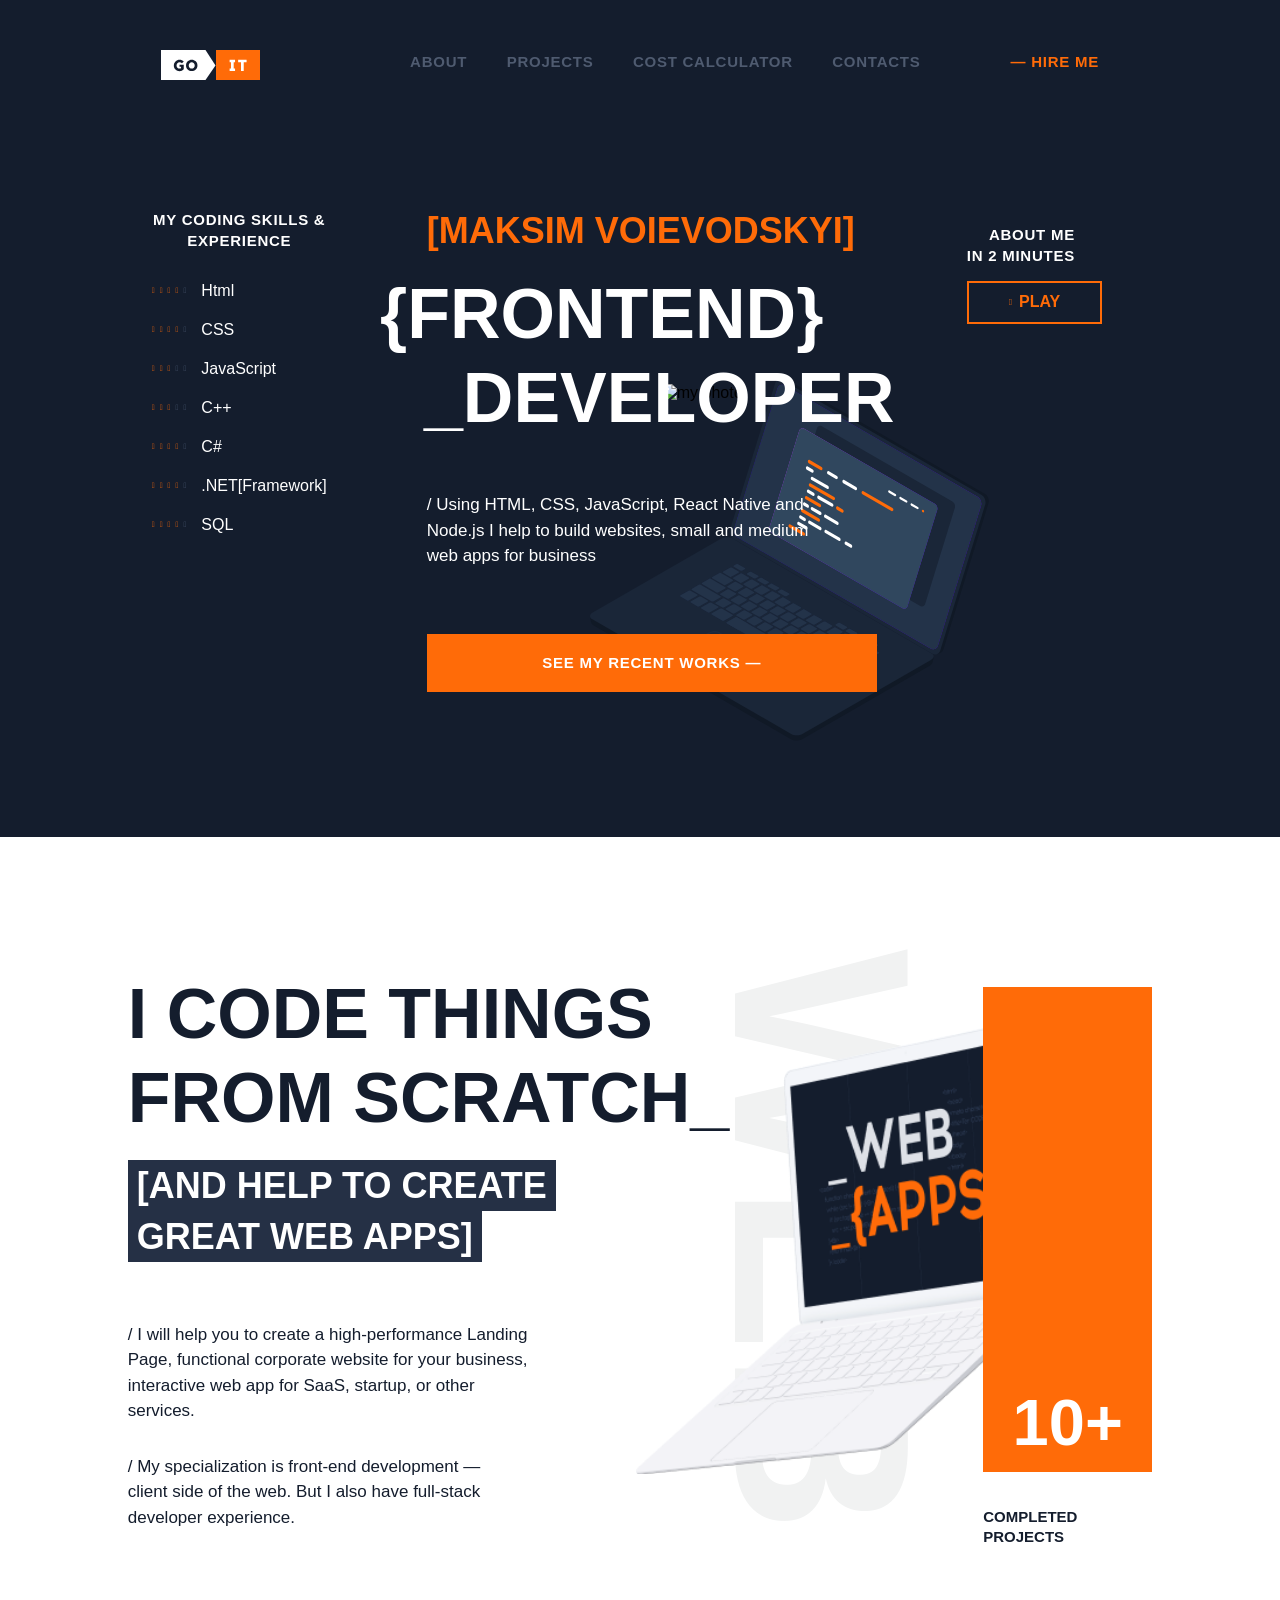
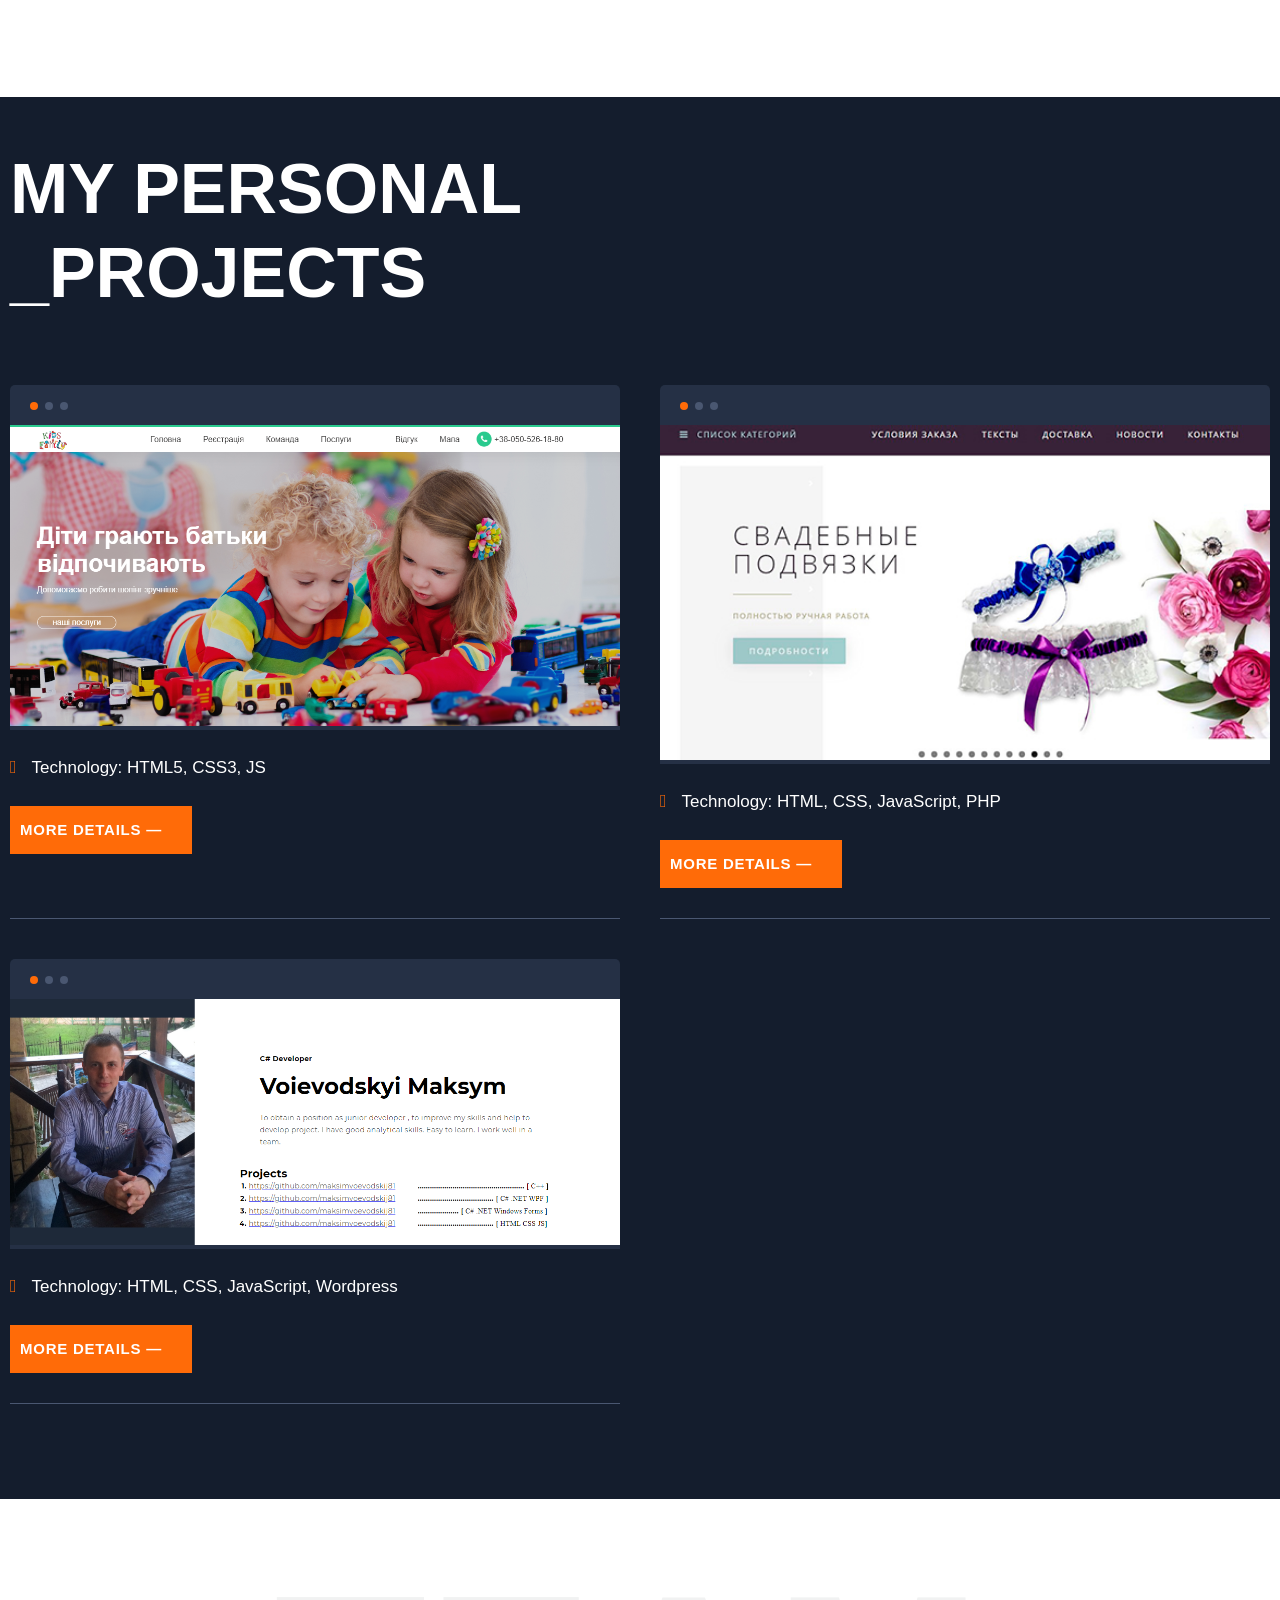
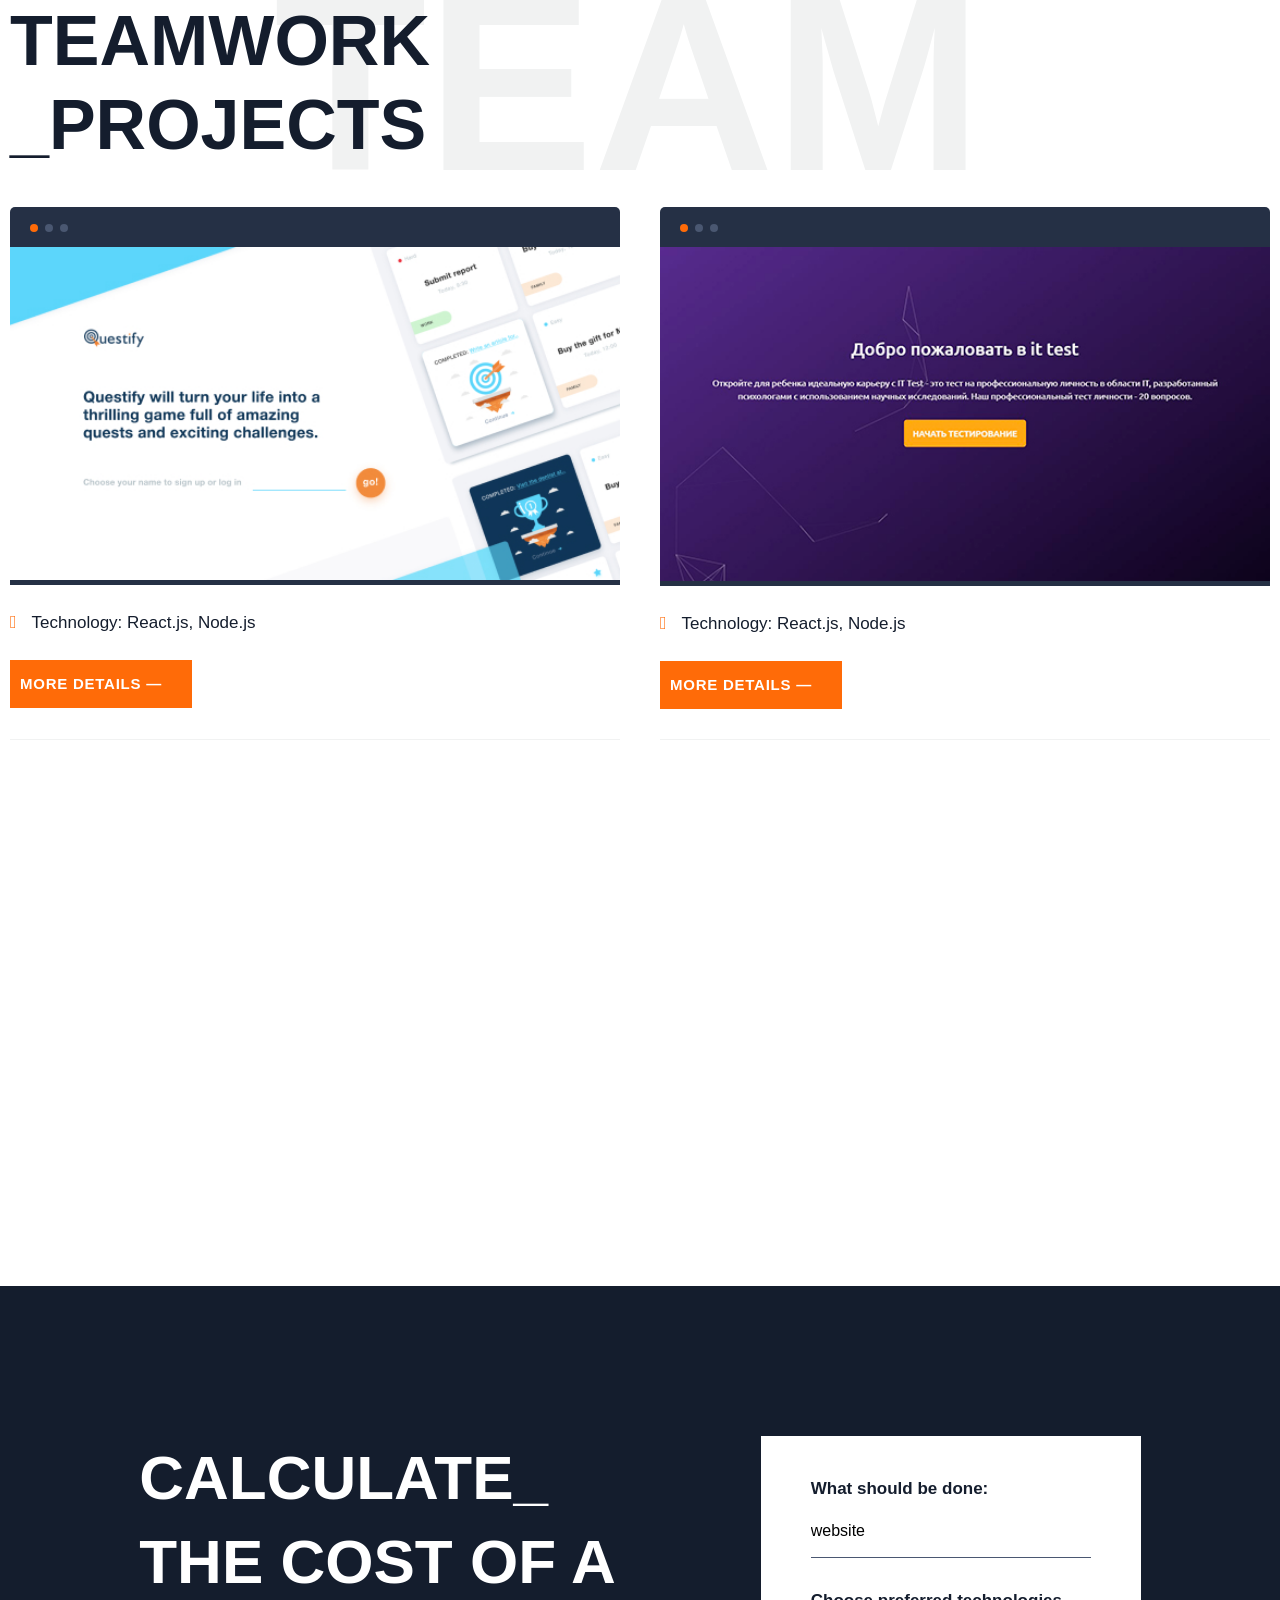
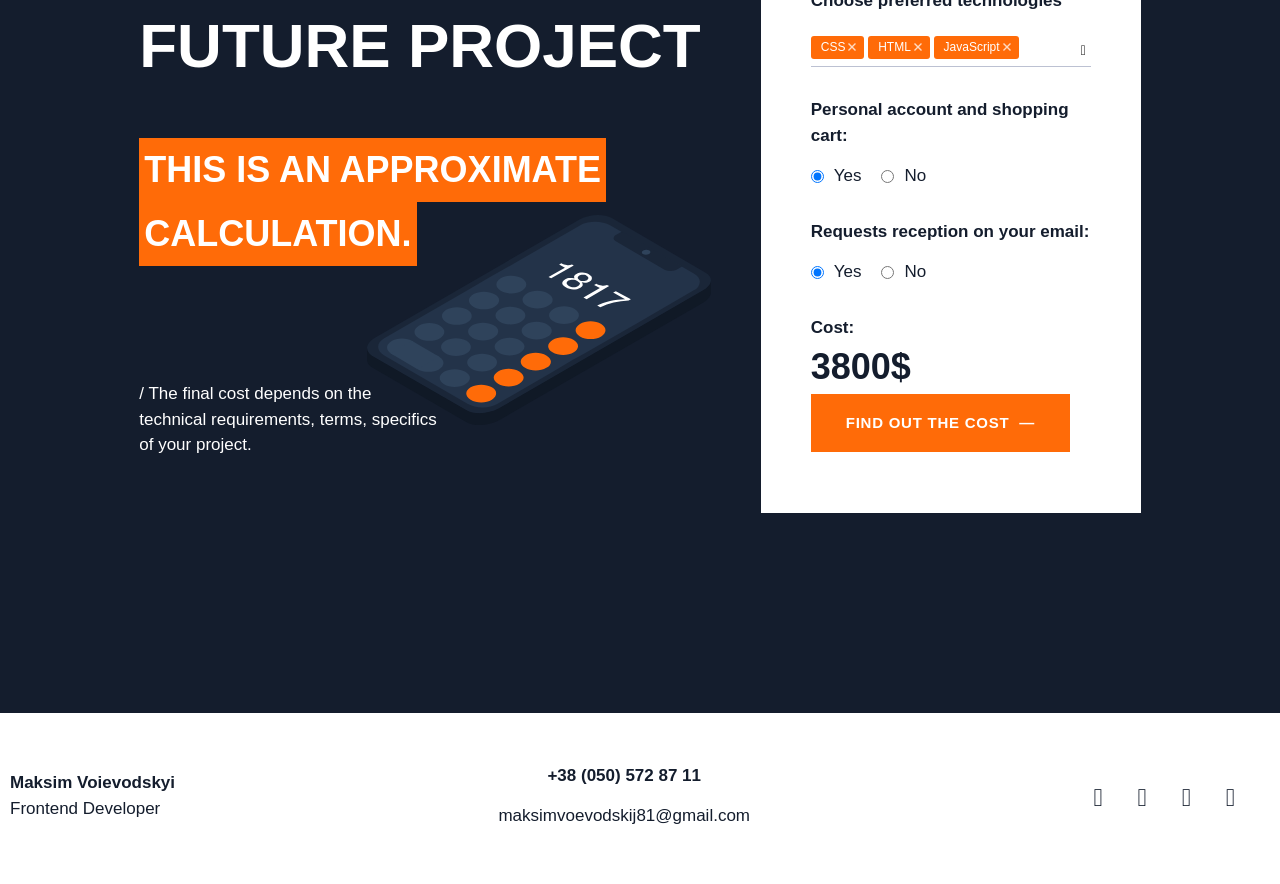
==== index.html @ 473bb154 "master" ====
<!DOCTYPE html>
<html lang="en">
  <head>
    <meta charset="UTF-8" />
    <meta name="viewport" content="width=device-width, initial-scale=1.0" />
    <title>Portfolio</title>
    <style>
      .modal{
        display: none;
      }
    </style>
    <link rel="stylesheet" href="css/normalize.min.css" />
    <link rel="stylesheet" href="css/font-awesome.min.css" />
    <link rel="stylesheet" href="css/choices.min.css" />
    <link rel="stylesheet" href="css/style.css" />
   <link rel="stylesheet" href="css/aos.css">
   <link rel="stylesheet" href="css/swiper.min.css">
  </head>
  <body>
    <!--FRONT PAGE -->
    <section class="front-page">
   <div class="front-page-container container">
      <nav class="navigation">
        
        <a href="" class="logo-link">
          <img src="image/goit-logo.svg" alt="logo goit"
        /></a>
        <div class=" mobail-menu-items desctop-element">
          <a href="#about" class="mobile-menu-item">ABOUT</a>
          <a href="#projects" class="mobile-menu-item">PROJECTS</a>
          <a href="#costs" class="mobile-menu-item">COST CALCULATOR</a>
          <a href="#contacts" class="mobile-menu-item">CONTACTS</a>
        </div>
        <div class="navigation-part ">
          <a href="#callback-form" class="hire-me-button"> — HIRE ME</a>
          
            <div class="tablet-element mobail-element">
              <a href="" class="mobail-menu" id="mobile-menu-btn"><i class="fas fa-bars"></i></a>
            </div>
       
      </div>
      </nav>
      <div class="front-page-wraper">
      <div class="front-page-main-info">
        <img src="image\IMG_2614.png" alt="my photo" class="frontpage-myfoto desctop-element" /> 
      <h1 class="frontpage-myname">[maksim voievodskyi]</h1>
      <h2 class="frontpage-profession"><span class="professon-part-1">{Frontend}</span> <span class="professon-part-2">_DEVELOPER</span></h2>
      <p class="frontpage-description">
        / Using HTML, CSS, JavaScript, React Native and Node.js I help to build
        websites, small and medium web apps for business
      </p>
      <a href="#projects" class="frontpage-galarybutton accent-button">
        See my recent works —
      </a>
     </div>
      <div class="front-page-my-infa">
        <img src="image/IMG_2614.png" alt="my foto" class="frontpage-myfoto tablet-element mobail-element" data-aos="fade-down" data-aos-delay="2000"/>
        <div class="front-page-about-me-container" data-aos="fade-left" data-aos-delay="1000">
          <p class="my-discreption mobail-element">About me in 2 minutes</p>
          <p class="my-discreption  desctop-element">About me<br> in 2  minutes</p>
          <p class="my-discreption tablet-element ">About me<br> in 2  minutes</p>
          <button class="frontpage-myvideobutton" id="my-video-btn">
            <i class="fas fa-play  " ></i>play
          </button>
        </div>
      </div>
     
      <img class="fronpage-laptop" src="image\laptop.svg" alt="laptop" />
      <div class="experiens-contener " data-aos="fade-right" data-aos-delay="500" > 
        <h3 class="experiens-title">My Coding Skills & Experience</h3>
        <div class="exsperians-skill">
          <div class="exsperians-dots">
            <i
              class="far fa-circle exsperians-dotitem exsperians-dotsaccent"
            ></i>
            <i
              class="far fa-circle exsperians-dotitem exsperians-dotsaccent"
            ></i>
            <i
              class="far fa-circle exsperians-dotitem exsperians-dotsaccent"
            ></i>
            <i
              class="far fa-circle exsperians-dotitem exsperians-dotsaccent"
            ></i>
            <i class="far fa-circle exsperians-dotitem"></i>
          </div>
          <p class="exsperians-text">Html</p>
        </div>
        <div class="exsperians-skill">
          <div class="exsperians-dots">
            <i
              class="far fa-circle exsperians-dotitem exsperians-dotsaccent"
            ></i>
            <i
              class="far fa-circle exsperians-dotitem exsperians-dotsaccent"
            ></i>
            <i
              class="far fa-circle exsperians-dotitem exsperians-dotsaccent"
            ></i>
            <i
              class="far fa-circle exsperians-dotitem exsperians-dotsaccent"
            ></i>
            <i class="far fa-circle exsperians-dotitem"></i>
          </div>
          <p class="exsperians-text">CSS</p>
        </div>
        <div class="exsperians-skill">
          <div class="exsperians-dots">
            <i
              class="far fa-circle exsperians-dotitem exsperians-dotsaccent"
            ></i>
            <i
              class="far fa-circle exsperians-dotitem exsperians-dotsaccent"
            ></i>
            <i
              class="far fa-circle exsperians-dotitem exsperians-dotsaccent"
            ></i>
            <i class="far fa-circle exsperians-dotitem"></i>
            <i class="far fa-circle exsperians-dotitem"></i>
          </div>
          <p class="exsperians-text">JavaScript</p>
        </div>
        <div class="exsperians-skill">
          <div class="exsperians-dots">
            <i
              class="far fa-circle exsperians-dotitem exsperians-dotsaccent"
            ></i>
            <i
              class="far fa-circle exsperians-dotitem exsperians-dotsaccent"
            ></i>
            <i
              class="far fa-circle exsperians-dotitem exsperians-dotsaccent"
            ></i>
            <i class="far fa-circle exsperians-dotitem"></i>
            <i class="far fa-circle exsperians-dotitem"></i>
          </div>
          <p class="exsperians-text">C++</p>
        </div>
        <div class="exsperians-skill">
          <div class="exsperians-dots">
            <i
              class="far fa-circle exsperians-dotitem exsperians-dotsaccent"
            ></i>
            <i
              class="far fa-circle exsperians-dotitem exsperians-dotsaccent"
            ></i>
            <i
              class="far fa-circle exsperians-dotitem exsperians-dotsaccent"
            ></i>
            <i
              class="far fa-circle exsperians-dotitem exsperians-dotsaccent"
            ></i>
            <i class="far fa-circle exsperians-dotitem"></i>
          </div>
          <p class="exsperians-text">C#</p>
        </div>
          <div class="exsperians-skill">
            <div class="exsperians-dots">
              <i
                class="far fa-circle exsperians-dotitem exsperians-dotsaccent"
              ></i>
              <i
                class="far fa-circle exsperians-dotitem exsperians-dotsaccent"
              ></i>
              <i
                class="far fa-circle exsperians-dotitem exsperians-dotsaccent"
              ></i>
              <i
                class="far fa-circle exsperians-dotitem exsperians-dotsaccent"
              ></i>
              <i class="far fa-circle exsperians-dotitem"></i>
            </div>
            <p class="exsperians-text">.NET[Framework]</p>
          </div>
          <div class="exsperians-skill">
            <div class="exsperians-dots">
              <i
                class="far fa-circle exsperians-dotitem exsperians-dotsaccent"
              ></i>
              <i
                class="far fa-circle exsperians-dotitem exsperians-dotsaccent"
              ></i>
              <i
                class="far fa-circle exsperians-dotitem exsperians-dotsaccent"
              ></i>
              <i
                class="far fa-circle exsperians-dotitem exsperians-dotsaccent"
              ></i>
              <i class="far fa-circle exsperians-dotitem"></i>
            </div>
            <p class="exsperians-text">SQL</p>
          
        </div>
        
      </div>
      </div>
      </div>
    </section>
    <!-- ABOUT-->
    <section class="about" id="about">
     
      <div class="container container-left">
        <div class="about-content-wrapper">
        <h3 class="section-title about-title" data-aos="fade-right" data-aos-delay="500">I code things from scratch_</h3>
        <div  class="desctop-element tablet-element" data-aos="fade-right" data-aos-delay="1000">
          <p class="about-descr ">
            <span>[and help to create<br></span>
            <span> great web apps]</span>
          </p>
        </div>
        <p class="about-descr mobail-element" data-aos="fade-right" data-aos-delay="1000">
          <span>[and help to</span>
          <span>create great web</span>
          <span>apps]</span>
        </p>
        
        <div class="about-img-container">
          <p class="about-img-text">
            WEB
            <img
              src="image\web-apps-laptop.png"
              alt="web apps laptop"
              class="about-img"
            />
          </p>
        </div>
        <div class="mobail-element">
          <p class="about-text" data-aos="fade-right" data-aos-delay="1300">
            / I will help you to create a high-performance Landing Page,
            functional corporate website for your business, interactive web app
            for SaaS, startup, or other services.
          </p>
        </div>
        <p class="about-text  desctop-element"data-aos="fade-right" data-aos-delay="1700">
          / I will help you to create a high-performance Landing Page,
          functional corporate website for your business, interactive web app
          for SaaS, startup, or other services.
        </p>
        <p class="about-text tablet-element ">
          / I will help you to create a,<br> high-performance Landing Page,<br>
          functional corporate website for your<br> business, interactive web app
          for<br> SaaS, startup, or other services.
        </p>
        <p class="about-text" data-aos="fade-right" data-aos-delay="2000">
          / My specialization is front-end development — client side of the web.
          But I also have full-stack developer experience.
        </p>
      </div>
      <div class="about-projects desctop-element">
        <div class="about-projects-bar">
          <p class="about-projects-count">10+</p>
        </div>
        <p class="about-projects-text">completed projects</p>
      </div>
    </div>
  </section>
      
    </div>
    </section>
    <!--Personal-Project-->
    <section class="personal-projects " id="projects">
      <div class="container">
        <h3 class="section-title personal-projects-title">
          My personal _projects
        </h3>
<div class="personal-project-item-wrapper">
        <div class="personal-project-item " data-aos="zoom-in" data-aos-delay="750">
          <div class="personal-project-item-container">
            <div class="projet-item-dot-container">
              <div class="projet-item-dot"></div>
              <div class="projet-item-dot"></div>
              <div class="projet-item-dot"></div>
            </div>
            <img
              src="image\landing\landing-2.PNG"
              alt="full stack website"
              class="personal-project-img"
            />
          </div>
          <p class="personal-project-name">
            <i class="fas fa-laptop-code personal-project-icon"></i>
            <span>Technology: HTML5, CSS3, JS</span>
          </p>
          <button class="personal-project-btn accent-button" id="personal-project-full-stack-btn">
            More details —
          </button>
        </div>

        <div class="personal-project-item"data-aos="zoom-in" data-aos-delay="1000">
          <div class="personal-project-item-container">
            <div class="projet-item-dot-container">
              <div class="projet-item-dot"></div>
              <div class="projet-item-dot"></div>
              <div class="projet-item-dot"></div>
            </div>
            <img
              src="image\projects\personal\wedding.jpg"
              alt="wedding website"
              class="personal-project-img"
            />
          </div>
          <p class="personal-project-name">
            <i class="fas fa-laptop-code personal-project-icon"></i>
            <span>Technology: HTML, CSS, JavaScript, PHP</span>
          </p>
          <button class="personal-project-btn accent-button" id="personal-project-wedding-project-btn">
            More details —
          </button>
        </div>

        

        <div class="personal-project-item"data-aos="zoom-in-up" data-aos-delay="1000">
          <div class="personal-project-item-container">
            <div class="projet-item-dot-container">
              <div class="projet-item-dot"></div>
              <div class="projet-item-dot"></div>
              <div class="projet-item-dot"></div>
            </div>
            <img
              src="image\resumes\resumes-1.PNG"
              alt="goit website"
              class="personal-project-img"
            />
          </div>
          <p class="personal-project-name">
            <i class="fas fa-laptop-code personal-project-icon"></i>
            <span>Technology: HTML, CSS, JavaScript, Wordpress</span>
          </p>
          <button class="personal-project-btn accent-button" id="personal-project-goit-btn">
            More details —
          </button>
        </div>
      </div>
      </div>
    </section>
    <!--TEAM-Project-->
    <section class="team-projects">
      <div class="container">
        <span class="team-projects-title-bgd">TEAM</span>
        <h3 class="section-title team-projects-title">Teamwork _projects</h3>
        <div class="team-project-item-wrapper">
        <div class="team-project-item"data-aos="fade-right" data-aos-delay="1000">
          <div class="personal-project-item-container">
            <div class="projet-item-dot-container">
              <div class="projet-item-dot"></div>
              <div class="projet-item-dot"></div>
              <div class="projet-item-dot"></div>
            </div>
            <img
              src="image\projects\team\questify.jpg"
              alt="quetify app"
              class="personal-project-img"
            />
          </div>
          <p class="team-project-name">
            <i class="fas fa-laptop-code personal-project-icon"></i>
            Technology: React.js, Node.js
          </p>
          <button class="personal-project-btn accent-button" id="team-project-questify-btn">
            More details —
          </button>
        </div>
        <div class="team-project-item"data-aos="fade-left" data-aos-delay="1000">
          <div class="personal-project-item-container">
            <div class="projet-item-dot-container">
              <div class="projet-item-dot"></div>
              <div class="projet-item-dot"></div>
              <div class="projet-item-dot"></div>
            </div>
            <img
              src="image\projects\team\it-test.jpg"
              alt="it test app"
              class="personal-project-img"
            />
          </div>
          <p class="team-project-name">
            <i class="fas fa-laptop-code personal-project-icon"></i>
            Technology: React.js, Node.js
          </p>
          <button class="personal-project-btn accent-button" id="team-project-it-test-btn">
            More details —
          </button>
        </div>
      </div>
      </div>
    </section>
    <!--Call back form-->
    <section class="callback-form" >
      <div class="container">
        <form class="callback-form-container"data-aos="flip-left" action="" id="callback-form">
          <h3 class="callback-form-title">/Are you minding [a project?]</h3>
          <p class="callback-form-dscr">
            Leave a request to discuss the task and technical requirements
          </p>
          <div class="callback-form-input-container">
            <input
            class="callback-form-name callback-form-input"
            type="text"
            placeholder="Name"
            id="callback-input-form-name"
          />
          <input
            class="callback-form-email callback-form-input"
            type="email"
            placeholder="Email"
            id="callback-input-form-email"
          />
          <input
            class="callback-form-phone callback-form-input"
            type="tel"
            placeholder="+380 (__) ___-__-__"
            id="callback-input-form-phone"
          />
          </div>
          
          <input
            class="callback-form-submit accent-button"
            type="submit"
            value="Discuss the project —"
          
          />
        </form>
      </div>
    </section>
    <!--Calculator-->
    <section class="calculator">
      <div class="container">
        <div class="calculator-info-container">
        <h3 class="calculator-title section-title mobail-element">
          Calculate_ the cost of a future project
        </h3>
        <h3 class="calculator-title section-title tablet-element desctop-element">
          Calculate_ <br>the cost of a<br> future project
        </h3>
        <div class="mobail-element">
          <p class="calculator-descr  ">
            <span>This is an</span>
            <span class="calculator-descr-accent">approximate</span>
            <span>calculation.</span>
          </p>
        </div>
        <div class="tablet-element desctop-element calculator-descr">
          <p class="calculator-descr ">
            <span>This is an approximate</span>
            <span>calculation.</span>
          </p>
        </div>
        
        <img
          src="image\calculator.svg"
          alt="calculator"
          class="calculator-icon"
        />
        <p class="calculator-text">
          / The final cost depends on the technical requirements, terms,
          specifics of your project.
        </p>
      </div>
<!--calculator-form-->

        <form action="" class="calculator-form " data-aos="zoom-in-left" data-aos-delay="1000"id="costs">
          <div class="calculator-form-input">
            <label
              for="calculator-form-website-type"
              class="calculator-form-title"
              >What should be done:
            </label>
            <select
              class="calculator-form-select"
              name="website-type"
              id="calculator-form-website-type"
            >
              <option value="landing-page:600">landing page</option>
              <option value="website:1000" selected>website</option>
              <option value="CMS:2000">CMS</option>
              <option value="portal:3000">portal</option>
              <option value="e-shop:2000">E-shop</option>
            </select>
          </div>
          <div class="calculator-form-input">
            <label
              for="calculator-form-technologies"
              class="calculator-form-title"
              >Choose preferred technologies
            </label>
            <select
              class="calculator-form-select"
              name="technologies"
              id="calculator-form-technologies"
              multiple
            >
              <option selected value="css:500">CSS</option>
              <option selected value="html:500">HTML</option>
              <option selected value="java-script:1000">JavaScript</option>
              <option value="bootstrap:400">Bootstrap</option>
            </select>
          </div>
          <div class="calculator-form-input">
            <label for="" class="calculator-form-title"
              >Personal account and shopping cart:</label
            >
            <div class="calculator-form-radio-container" id="calculator-form-input-cart">
              <input
              checked
                type="radio"
                class="calculator-form-input-fild"
                id="calculator-form-input-cart-yes"
                name="cart"
                value="yes"
              />
              <label
                class="container-form-input-label"
                for="calculator-form-input-cart-yes"
                >Yes</label
              >

              <input
                type="radio"
                class="calculator-form-input-fild"
                id="calculator-form-input-cart-no"
                name="cart"
                value="no"
              />
              <label
                class="container-form-input-label"
                for="calculator-form-input-cart-no"
                >No</label
              >
            </div>
          </div>
          <div class="calculator-form-input">
            <label for="" class="calculator-form-title"
              >Requests reception on your email:
            </label>
            <div class="calculator-form-radio-container " id="calculator-form-input-reception">
              <input
              checked
                type="radio"
                class="calculator-form-input-fild"
                id="calculator-form-input-reception-yes"
                name="reception"
                value="yes"
              />
              <label
                class="container-form-input-label"
                for="calculator-form-input-reception-yes"
                >Yes</label
              >

              <input
                type="radio"
                class="calculator-form-input-fild"
                id="calculator-form-input-reception-no"
                name="reception"
                value="no"
              />
              <label
                class="container-form-input-label"
                for="calculator-form-input-reception-no"
                >No</label
              >
            </div>
          </div>
          <div class="calculator-form-cost">
            <p class="calculator-form-total">Cost:</p>
            <p class="calculator-form-total-cost">350$</p>
          </div>
          <input
            class="accent-button"
            type="submit"
            value="Find out the cost  —"
          />
        </form>
      
      </div>
    </section>
    <!--Footer-->
    <footer class="footer" id="contacts">
      <div class="container">
        
        <div class="footer-my-infa" >
          <h3 class="footer-my-name">Maksim Voievodskyi</h3>
          <p class="footer-my-profession">Frontend Developer</p>
        </div>
          
        <div class="footer-phone-email">
          <a class="footer-my-phone" href="tel:+380505728711"
          >+38 (050) 572 87 11</a
        >
        <a class="footer-my-email" href="mailto:maksimvoevodskij81@gmail.com"
          >maksimvoevodskij81@gmail.com</a
        >
        </div>
        <div class="social-link">
          <a href="https://www.facebook.com/profile.php?id=100010574830756">
            <i class="social-link-item fab fa-facebook-square"></i>
          </a>
          <a href="https://github.com/maksimvoevodskij81">
          <i class="social-link-item fab fa-github-square"></i>
        </a>
          <a
            href="https://www.linkedin.com/in/maksim-voievodskyi-7675981a4?lipi=urn%3Ali%3Apage%3Ad_flagship3_profile_view_base_contact_details%3BZmhg8C3sS6CnAyS4eyKjxA%3D%3D"
          >
            <i class="social-link-item fab fa-linkedin"></i>
          </a>
          <a href="https://www.instagram.com/maks.imvoevoda/">
          <i class="social-link-item fab fa-instagram"></i>
        </a>
        
        </div>
      
      </div>
    </footer>
      <!--Modals-->
      <div class="modals-wraper">
        <!--modals-menu -->
        <div class=" modal modal-mobail-menu" id="mobile-menu">
          <div class="modal-mobail-menu-content">
          <div class="container mobail-menu-container">
            <i class="fas fa-times modal-close-btn mobail-menu-clouse-button"></i>
<nav class=" mobail-menu-items">
  <a href="#about" class="mobile-menu-item">ABOUT</a>
  <a href="#projects" class="mobile-menu-item">PROJECTS</a>
  <a href="#costs" class="mobile-menu-item">COST CALCULATOR</a>
  <a href="#contacts" class="mobile-menu-item">CONTACTS</a>
</nav>
<div class="mobail-menu-contacts">
  <a class="mobail-menu-my-phone  " href="tel:+380505728711"
  >+38 (050) 572 87 11</a
>
<a class="mobail-menu-my-email  " href="mailto:maksimvoevodskij81@gmail.com"
  >maksimvoevodskij81@gmail.com</a
>
</div>
  
</div>
</div>
</div>

<!--video-->

<div class="modal modal-area-bgd " id="my-video-modal">
<div class="my-video-container">
  <i class="fas fa-times my-video-clouse-button modal-close-btn "></i>
  <video controls class="my-video-content modal-area-content" src="video.mp4">
  </video>
</div>
      </div>

      <!--received-->

      <div class="modal modal-received " id="request-received">
        <div class= "modal-received-container " >  
          <i class="fas fa-times modal-close-btn my-video-clouse-button"></i>
     
<h3 class="modal-received-thanks-title">{Thanks}</h3>
<p class="modal-received-i-received-title">I've received your request/</p>
<p class="modal-received-contact-soon-title">I will contact you soon =)</p>
      </div>
    </div>
    <!-- PERSONAL PROJECTS FULL STACK -->

<div class="modal project-modal modal-area-bgd " id="personal-project-full-stack">
  <div class="project-modal-container  modal-area-content ">
    <i class="fas fa-times modal-close-btn"></i>

    <div class="project-modal-scrollable">
      <!-- Slider main container -->
<div class="swiper-container">
  <!-- Additional required wrapper -->
  <div class="swiper-wrapper">
      <!-- Slides -->
      <img src="image/landing/landing-1.PNG"class="swiper-slide" alt="full-stack-img-1">
      <img src="image/landing/landing-5.PNG"class="swiper-slide" alt="full-stack-img-5">
      <img src="image/landing/landing-2.PNG"class="swiper-slide" alt="full-stack-img-2">
      <img src="image/landing/landing-3.PNG"class="swiper-slide" alt="full-stack-img-3">
      <img src="image/landing/landing-6.PNG"class="swiper-slide" alt="full-stack-img-3">
      
  </div>
  <!-- If we need pagination -->
  <div class="swiper-pagination"></div>

  <!-- If we need navigation buttons -->
  <div class="swiper-button-prev tablet-element desctop-element"></div>
  <div class="swiper-button-next tablet-element desctop-element"></div>

  <!-- If we need scrollbar -->
  <div class="swiper-scrollbar"></div>
</div>

      <a href="https://fullstackonline.goit.ua/" class="project-modal-title"
        > Full Stack разработчик</a
      >

      <p class="project-modal-text">
        "Одностраничный лендинг с использованием HTML CSS JS Сайт рассказывает
        потенциальным клиентам о предоставляемых услугах, 
        стоимости время провождения .
      </p>

      <p class="project-modal-text">
        Также на сайте добавлена форма обратной связи, соцсети и возможность
        посмотреть отзывы клиентов, не уходя на внешние ресурсы.
        Компактно и в доступной форме дана вся информация о услугах,
        сотрудниках и процессе предоставляемых услуг. Формат сайта подходит для небольших
        компаний или раскрытия информации о конкретном продукте."
      </p>
    </div>
  </div>
</div>

<!-- PERSONAL PROJECTS WEDDING -->

<div class="modal project-modal modal-area-bgd" id="personal-project-wedding-project">
  <div class="project-modal-container  modal-area-content">
    <i class="fas fa-times modal-close-btn"></i>
    <div class="project-modal-scrollable">
      <div class="swiper-container">
      <!-- Additional required wrapper -->
  <div class="swiper-wrapper">
    <!-- Slides -->
    <img src="image/wedding/wedding-1.jpg"class="swiper-slide" alt="wedding-img-1">
    <img src="image/wedding/wedding-2.jpg"class="swiper-slide" alt="wedding-img-2">
    <img src="image/wedding/wedding-3.jpg"class="swiper-slide" alt="wedding-img-3">
</div>
<!-- If we need pagination -->
<div class="swiper-pagination"></div>

<!-- If we need navigation buttons -->
<div class="swiper-button-prev tablet-element desctop-element"></div>
<div class="swiper-button-next tablet-element desctop-element"></div>

<!-- If we need scrollbar -->
<div class="swiper-scrollbar"></div>
</div>
      <a href="https://www.beeruza.com.ua/" class="project-modal-title"
        >Beeruza - свадебные пригласительные и аксессуары</a
      >

      <p class="project-modal-text">
        "Интернет-магазин свадебных принадлежностей. Сайт предназначен для
        подготовки к свадьбе. Он экономит время и позволяет купить все
        аксессуары для свадьбы в одном месте: приглашения, декор, открытки,
        планер. Также можно заказать звонок и задать все вопросы по телефону.
      </p>

      <p class="project-modal-text">
        Чтобы приобрести выбранные товары из нужно положить в корзину и оплатить
        удобным способом. Формат сайта подходит для бизнеса и продажи товаров."
      </p>
    </div>
  </div>
</div>


<!-- PERSONAL PROJECTS GOIT -->

<div class="modal project-modal modal-area-bgd" id="personal-project-goit">
  <div class="project-modal-container  modal-area-content">
    <i class="fas fa-times modal-close-btn"></i>

    <div class="project-modal-scrollable">
      <div class="swiper-container">
        <!-- Additional required wrapper -->
    <div class="swiper-wrapper">
      <!-- Slides -->
      <img src="image/resumes/resumes-1.PNG"class="swiper-slide" alt="wedding-img-1">
      <img src="image/resumes/resumes-2.PNG"class="swiper-slide" alt="wedding-img-2">
      
  </div>
  <!-- If we need pagination -->
  <div class="swiper-pagination"></div>
  
  <!-- If we need navigation buttons -->
  <div class="swiper-button-prev tablet-element desctop-element"></div>
  <div class="swiper-button-next tablet-element desctop-element"></div>
  
  <!-- If we need scrollbar -->
  <div class="swiper-scrollbar"></div>
  </div>

      <a href="https://goit.ua/" class="project-modal-title"
        >Страничка резюме</a
      >
      <p class="project-modal-text">
        Одностраничный сайт с использованием HTML, CSS. На сайте
        есть соцсети,контакты для обратной связи.
      </p>
    </div>
  </div>
</div>

<!-- TEAM PROJECTS QUESTIFY -->

<div class="modal project-modal modal-area-bgd" id="team-project-questify">
  <div class="project-modal-container  modal-area-content">
    <i class="fas fa-times modal-close-btn"></i>

    <div class="project-modal-scrollable">
      <div class="swiper-container">
        <!-- Additional required wrapper -->
    <div class="swiper-wrapper">
      <!-- Slides -->
      <img src="image/questify/questify-1.jpg"class="swiper-slide" alt="wedding-img-1">
      <img src="image/questify/questify-2.jpg"class="swiper-slide" alt="wedding-img-2">
      <img src="image/questify/questify-3.jpg"class="swiper-slide" alt="wedding-img-3">
  </div>
  <!-- If we need pagination -->
  <div class="swiper-pagination"></div>
  
  <!-- If we need navigation buttons -->
  <div class="swiper-button-prev tablet-element desctop-element"></div>
  <div class="swiper-button-next tablet-element desctop-element"></div>
  
  <!-- If we need scrollbar -->
  <div class="swiper-scrollbar"></div>
  </div>

      <a href="https://questify.goit.co.ua/" class="project-modal-title"
        >Questify - turn your life into a thrilling game</a
      >

      <p class="project-modal-text">
        Увлекательное веб-приложение, которое призвано помочь превратить
        рутинные задачи в увлекательные квесты и захватывающие челенджи, которые
        система сама ставит перед пользователем.
      </p>
    </div>
  </div>
</div>

<!-- TEAM PROJECTS TEST IT -->

<div class="modal project-modal modal-area-bgd" id="team-project-it-test">
  <div class="project-modal-container  modal-area-content">
    <i class="fas fa-times modal-close-btn"></i>

    <div class="project-modal-scrollable">
      <div class="swiper-container">
        <!-- Additional required wrapper -->
    <div class="swiper-wrapper">
      <!-- Slides -->
      <img src="image/it-test/it-test-1.jpg"class="swiper-slide" alt="wedding-img-1">
      <img src="image/it-test/it-test-2.jpg"class="swiper-slide" alt="wedding-img-2">
      <img src="image/it-test/it-test-3.jpg"class="swiper-slide" alt="wedding-img-3">
  </div>
  <!-- If we need pagination -->
  <div class="swiper-pagination"></div>
  
  <!-- If we need navigation buttons -->
  <div class="swiper-button-prev tablet-element desctop-element"></div>
  <div class="swiper-button-next tablet-element desctop-element"></div>
  
  <!-- If we need scrollbar -->
  <div class="swiper-scrollbar"></div>
  </div>

      <a href="https://testit.co.ua/" class="project-modal-title"
        >Тест на профессиональную личность в IT
      </a>

      <p class="project-modal-text">
        Web-приложение, которое поможет родителям определиться к какой профессии
        в IT склонен их ребенок.
      </p>
    </div>
  </div>
</div>

  </div>
    
    <script src="js/choices.min.js"></script>
    <script src="js/calculator.js"></script>
    <script src="js/project-modals.js"></script>
    <script src="js/modals.js"></script>
    <script src="js/callback-form.js"></script>
    <script src="js/aos.js"></script>
    <script src="js/animation-on-scroll.js"></script>
    <script src="js/swiper.min.js"></script>
    <script src="js/sliders.js"></script>
  </body>
</html>
---- css/choices.min.css ----
.choices{position:relative;margin-bottom:24px;font-size:16px}.choices:focus{outline:0}.choices:last-child{margin-bottom:0}.choices.is-disabled .choices__inner,.choices.is-disabled .choices__input{background-color:#eaeaea;cursor:not-allowed;-webkit-user-select:none;-ms-user-select:none;user-select:none}.choices.is-disabled .choices__item{cursor:not-allowed}.choices [hidden]{display:none!important}.choices[data-type*=select-one]{cursor:pointer}.choices[data-type*=select-one] .choices__inner{padding-bottom:7.5px}.choices[data-type*=select-one] .choices__input{display:block;width:100%;padding:10px;border-bottom:1px solid #ddd;background-color:#fff;margin:0}.choices[data-type*=select-one] .choices__button{background-image:url([data-uri]);padding:0;background-size:8px;position:absolute;top:50%;right:0;margin-top:-10px;margin-right:25px;height:20px;width:20px;border-radius:10em;opacity:.5}.choices[data-type*=select-one] .choices__button:focus,.choices[data-type*=select-one] .choices__button:hover{opacity:1}.choices[data-type*=select-one] .choices__button:focus{box-shadow:0 0 0 2px #00bcd4}.choices[data-type*=select-one] .choices__item[data-value=''] .choices__button{display:none}.choices[data-type*=select-one]:after{content:'';height:0;width:0;border-style:solid;border-color:#333 transparent transparent;border-width:5px;position:absolute;right:11.5px;top:50%;margin-top:-2.5px;pointer-events:none}.choices[data-type*=select-one].is-open:after{border-color:transparent transparent #333;margin-top:-7.5px}.choices[data-type*=select-one][dir=rtl]:after{left:11.5px;right:auto}.choices[data-type*=select-one][dir=rtl] .choices__button{right:auto;left:0;margin-left:25px;margin-right:0}.choices[data-type*=select-multiple] .choices__inner,.choices[data-type*=text] .choices__inner{cursor:text}.choices[data-type*=select-multiple] .choices__button,.choices[data-type*=text] .choices__button{position:relative;display:inline-block;margin:0 -4px 0 8px;padding-left:16px;border-left:1px solid #008fa1;background-image:url([data-uri]);background-size:8px;width:8px;line-height:1;opacity:.75;border-radius:0}.choices[data-type*=select-multiple] .choices__button:focus,.choices[data-type*=select-multiple] .choices__button:hover,.choices[data-type*=text] .choices__button:focus,.choices[data-type*=text] .choices__button:hover{opacity:1}.choices__inner{display:inline-block;vertical-align:top;width:100%;background-color:#f9f9f9;padding:7.5px 7.5px 3.75px;border:1px solid #ddd;border-radius:2.5px;font-size:14px;min-height:44px;overflow:hidden}.is-focused .choices__inner,.is-open .choices__inner{border-color:#b7b7b7}.is-open .choices__inner{border-radius:2.5px 2.5px 0 0}.is-flipped.is-open .choices__inner{border-radius:0 0 2.5px 2.5px}.choices__list{margin:0;padding-left:0;list-style:none}.choices__list--single{display:inline-block;padding:4px 16px 4px 4px;width:100%}[dir=rtl] .choices__list--single{padding-right:4px;padding-left:16px}.choices__list--single .choices__item{width:100%}.choices__list--multiple{display:inline}.choices__list--multiple .choices__item{display:inline-block;vertical-align:middle;border-radius:20px;padding:4px 10px;font-size:12px;font-weight:500;margin-right:3.75px;margin-bottom:3.75px;background-color:#00bcd4;border:1px solid #00a5bb;color:#fff;word-break:break-all;box-sizing:border-box}.choices__list--multiple .choices__item[data-deletable]{padding-right:5px}[dir=rtl] .choices__list--multiple .choices__item{margin-right:0;margin-left:3.75px}.choices__list--multiple .choices__item.is-highlighted{background-color:#00a5bb;border:1px solid #008fa1}.is-disabled .choices__list--multiple .choices__item{background-color:#aaa;border:1px solid #919191}.choices__list--dropdown{visibility:hidden;z-index:1;position:absolute;width:100%;background-color:#fff;border:1px solid #ddd;top:100%;margin-top:-1px;border-bottom-left-radius:2.5px;border-bottom-right-radius:2.5px;overflow:hidden;word-break:break-all;will-change:visibility}.choices__list--dropdown.is-active{visibility:visible}.is-open .choices__list--dropdown{border-color:#b7b7b7}.is-flipped .choices__list--dropdown{top:auto;bottom:100%;margin-top:0;margin-bottom:-1px;border-radius:.25rem .25rem 0 0}.choices__list--dropdown .choices__list{position:relative;max-height:300px;overflow:auto;-webkit-overflow-scrolling:touch;will-change:scroll-position}.choices__list--dropdown .choices__item{position:relative;padding:10px;font-size:14px}[dir=rtl] .choices__list--dropdown .choices__item{text-align:right}@media (min-width:640px){.choices__list--dropdown .choices__item--selectable{padding-right:100px}.choices__list--dropdown .choices__item--selectable:after{content:attr(data-select-text);font-size:12px;opacity:0;position:absolute;right:10px;top:50%;transform:translateY(-50%)}[dir=rtl] .choices__list--dropdown .choices__item--selectable{text-align:right;padding-left:100px;padding-right:10px}[dir=rtl] .choices__list--dropdown .choices__item--selectable:after{right:auto;left:10px}}.choices__list--dropdown .choices__item--selectable.is-highlighted{background-color:#f2f2f2}.choices__list--dropdown .choices__item--selectable.is-highlighted:after{opacity:.5}.choices__item{cursor:default}.choices__item--selectable{cursor:pointer}.choices__item--disabled{cursor:not-allowed;-webkit-user-select:none;-ms-user-select:none;user-select:none;opacity:.5}.choices__heading{font-weight:600;font-size:12px;padding:10px;border-bottom:1px solid #f7f7f7;color:gray}.choices__button{text-indent:-9999px;-webkit-appearance:none;-moz-appearance:none;appearance:none;border:0;background-color:transparent;background-repeat:no-repeat;background-position:center;cursor:pointer}.choices__button:focus,.choices__input:focus{outline:0}.choices__input{display:inline-block;vertical-align:baseline;background-color:#f9f9f9;font-size:14px;margin-bottom:5px;border:0;border-radius:0;max-width:100%;padding:4px 0 4px 2px}[dir=rtl] .choices__input{padding-right:2px;padding-left:0}.choices__placeholder{opacity:.5}
---- css/style.css ----
:root {
  /* background */
  --c-dark: #141d2d;
  --c-light: #fff;
  --c-accent: #ff6b08;

  --c-dark-blue: #253045;
  --c-grey-blue: #4a5771;
  --c-grey-light: #f1f2f2;
  --c-grey: #bcc1d2;

  /* text */
  --txt-c-dark: var(--c-dark);
  --txt-c-grey: #4f5b70;
  --txt-c-grey-light: var(--c-grey-light);
  --txt-c-accent: var(--c-accent);
  --txt-c-light: var(--c-light);

  /* font */
  --font-main: "Acrom", sans-serif;
  /*modals*/
  --modal-bgd-dark: rgba(20, 20, 45, 0.8);

  /* container width */
  --vertical-scroll: 20px;
  --mobile: calc(300px + var(--vertical-scroll));
  --tablet: calc(640px + var(--vertical-scroll));
  --desktop: calc(900px + var(--vertical-scroll));
  --desktop-lg: calc(2560px + var(--vertical-scroll));

  /* animation */
  --animation-fast: 0.1s;
  --animation-slow: 0.3s;
  --animation-transition:all 0.2s ease-in-out;
}

@font-face {
  font-family: "Acrom";
  src: url("fonts/acroms/Acrom-ExtraBold.eot");
  src: local("Acrom ExtraBold"), local("Acrom-ExtraBold"),
    url("fonts/acrom/Acrom-ExtraBold.eot?#iefix") format("embedded-opentype"),
    url("fonts/acroms/Acrom-Bold.woff") format("woff"),
    url("fonts/acrom/Acrom-ExtraBold.ttf") format("truetype");
  font-weight: 800;
  font-style: normal;
}

@font-face {
  font-family: "Acrom";
  src: url("fonts/acrom/Acrom-Bold.eot");
  src: local("Acrom Bold"), local("Acrom-Bold"),
    url("fonts/acrom/Acrom-Bold.eot?#iefix") format("embedded-opentype"),
    url("fonts/acroms/Acrom-Bold.woff") format("woff"),
    url("fonts/acrom/Acrom-Bold.ttf") format("truetype");
  font-weight: bold;
  font-style: normal;
}

@font-face {
  font-family: "Acrom";
  src: url("fonts/acrom/Acrom-Regular.eot");
  src: local("Acrom Regular"), local("Acrom-Regular"),
    url("fonts/acrom/Acrom-Regular.eot?#iefix") format("embedded-opentype"),
    url("fonts/acrom/Acrom-Regular.woff") format("woff"),
    url("fonts/acrom/Acrom-Regular.ttf") format("truetype");
  font-weight: normal;
  font-style: normal;
}
html {
  scroll-behavior: smooth;
}
body {
  font-family: var(--font-main);
}
/*------------------------
FRONT PAGE
----------------------*/
.logo-link{
  transition: var(--animation-transition);
}
.logo-link:hover{
 transform:  scale(1.1);
}
.front-page {
  position: relative;
}
.front-page-wraper{
  display: flex;
width: 100%;
flex-direction: column;
align-items: center;

}
.front-page-main-info{
  display: flex;
  flex-direction: column;
  align-items: center;
}
.front-page-container {
  overflow-x: hidden;
  min-width: 320px;
  background: var(--c-dark);
  padding: 30px 10px 55px 10px;
  box-sizing: border-box;
  display: flex;
  flex-direction: column;
  align-items: center;
  position: relative;
}
.frontpage-myname {
  font-weight: bold;
  font-size: 24px;
  line-height: 31px;
  text-transform: uppercase;
  color: var(--txt-c-accent);
  text-align: center;
  margin: 35px 0px 10px 0px;
}
.frontpage-profession {
  display: flex;
  flex-direction: column;
  align-items: center;
  font-weight: bold;
  font-size: 35px;
  line-height: 42px;
  text-transform: uppercase;
  text-align: center;
  color: var(--txt-c-light);
  margin-bottom: 20px;
}
.frontpage-description {
  font-size: 16px;
  line-height: 150%;
  text-align: center;
  color: var(--txt-c-light);
  margin-bottom: 20px;
  
  
}
.navigation {
  width: 100%;
  display: flex;
  flex-direction: row;
  justify-content: space-between;
  align-items: center;
}
.navigation-part {
  display: flex;
  flex-direction: row;
  align-items: center;
}
.hire-me-button {
  font-weight: 800;
  font-size: 15px;
  line-height: 18px;
  letter-spacing: 0.05em;
  color: var(--txt-c-accent);
  text-decoration: none;
  margin-right: 20px;
  transition: var(--animation-transition);
}

.hire-me-button:hover{
  background: transparent;
  color: var(--txt-c-light);
}
.mobail-menu {
  width: 30px;
  height: 30px;
  background: var(--c-accent);
  display: flex;
  flex-direction: row;
  justify-content: center;
  align-items: center;
  text-decoration: none;
}
.mobail-menu i {
  color: var(--c-light);
}
.front-page-my-infa{
  display: flex;
  flex-direction: column;
  align-items: center;
}
.front-page-about-me-container{
  display: flex;
  flex-direction: column;
  align-items: center;
}
.frontpage-galarybutton {
  margin-bottom: 40px;
 
}
.frontpage-myfoto {
  width: 100px;
  margin-bottom: 0px;
 display: block;
}
.my-discreption {
  font-weight: bold;
  font-size: 15px;
  line-height: 140%;
  color: var(--txt-c-light);
  text-align: center;
  letter-spacing: 0.05em;
  text-transform: uppercase;
}
.frontpage-myvideobutton {
  padding: 10px 40px;
  color: var(--c-accent);
  border: 2px var(--c-accent) solid;
  background: transparent;
  font-weight: bold;
  text-transform: uppercase;
  margin-bottom: 35px;
  display: flex;
  flex-direction: row;
  align-items: center;
  transition: var(--animation-transition);
}
.frontpage-myvideobutton:hover{
  outline: 1px solid var(--c-accent);
  background: var(--c-accent);
  color: var(--txt-c-light);

}
.frontpage-myvideobutton .fa-play {
  font-size: 9px;
  margin-right: 7px;
}

.fronpage-laptop {
  width: 250px;
  margin-bottom: 40px;
}
/*--------------
experience
----------------*/
.experiens-contener {
  display: flex;
  flex-direction: column;
  align-items: flex-start;
  margin: 0px 40px 55px 40px;
}
.experiens-title {
  font-weight: bold;
  font-size: 15px;
  line-height: 140%;
  text-align: center;
  letter-spacing: 0.05em;
  text-transform: uppercase;
  color: var(--txt-c-light);
  width: 235px;
  margin: 0px;
  margin-bottom: 30px;
}
.exsperians-skill {
  display: flex;
  align-items: center;
  margin-bottom: 20px;
  padding-left: 30px;
}
.exsperians-dots {
  display: flex;
  align-items: center;
  margin-right: 10px;
  padding-left: 0px;
}
.exsperians-dotsaccent {
  color: var(--c-accent) !important;
}
.exsperians-dotitem {
  color: var(--c-grey-blue);
  font-size: 8px;
  margin-right: 5px;
}
.exsperians-text {
  color: var(--txt-c-light);
  margin: 0px;
  font-size: 16px;
  line-height: 19px;
}
/*-------------------
modals
------------*/
.modal {
  position: fixed;
  top: 0;
  left: 0;
  height: 100%;
  width: 100%;
  opacity: 0;
  transition: all 0.3s ease-in-out;
  pointer-events: none;
  display: block;
  background: var(--modal-bgd-dark);
  z-index: 3;
}
.modal-active {
  opacity: 1 !important;
  pointer-events: all !important;
}
.modal-mobail-menu-content {
  display: flex;
  flex-direction: column;
  justify-content: flex-end;
  height: 100%;
}

.mobail-menu-clouse-button {
  background: var(--c-accent);
  color: var(--c-light);
  padding: 10px 14px;
}

.modal-mobail-menu {
  background: var(--c-light);
}
.mobail-menu-container {
  height: 70%;
  justify-content: space-between;
  margin: 0;
}

.mobail-menu-items {
  display: flex;
  flex-direction: column;
}
.mobile-menu-item {
  font-weight: bold;
  font-size: 15px;
  line-height: 18px;
  color: var(--txt-c-grey);
  text-align: center;
  text-decoration: none;
  letter-spacing: 0.05em;
  text-transform: uppercase;
  margin-bottom: 35px;
  transition: var(--animation-transition);
}
.mobile-menu-item:hover{
  color:var(--txt-c-accent);
  /*font-size: 22px;*/
  
}
.mobail-menu-contacts {
  text-align: center;
}
.mobail-menu-my-email {
  font-size: 17px;
  line-height: 150%;
  color: var(--txt-c-grey);
  text-decoration: none;
  text-align: center;
  margin-bottom: 5px;
}
.mobail-menu-my-phone {
  font-size: 17px;
  line-height: 150%;
  text-align: center;
  color: var(--txt-c-dark);
  text-decoration: none;
  font-weight: bold;
  margin-bottom: 15px;
}
.body-scroll-disable {
  overflow: hidden;
}

/*Mobail-menu- video*/
.my-video-container {
  display: flex;
  align-items: center;
  justify-content: center;
  height: 100%;
  padding: 20px 10px;
}
.my-video-content {
  width: 100%;
}
.my-video-clouse-button {
  background: var(--c-light);
  color: var(--c-dark);
  padding: 10px 14px;
}
/*modal-received*/

.modal-received {
  display: flex;
  align-items: center;
  justify-content: center;
  padding: 10px;
  box-sizing: border-box;
}

.modal-received-container {
  background: var(--c-light);
  display: flex;
  flex-direction: column;
  padding: 80px 0px;
  position: relative;
}
.modal-received-thanks-title {
  font-weight: bold;
  font-size: 20px;
  line-height: 24px;
  color: var(--txt-c-accent);
  text-transform: uppercase;
  margin-bottom: 15px;
  text-align: center;
}
.modal-received-i-received-title {
  font-weight: bold;
  font-size: 26px;
  line-height: 31px;
  text-align: center;
  padding: 0px 30px;
  text-transform: uppercase;
  color: var(--txt-c-dark);
  margin-bottom: 15px;
  margin-top: 0px;
}
.modal-received-contact-soon-title {
  font-size: 17px;
  line-height: 130%;
  color: var(--txt-c-dark) !important;
  margin-top: 0px;
  text-align: center;
  padding: 0px 70px;
}
/* PROJECT MODAL */

.project-modal {
  display: flex;
  align-items: center;
  justify-content: center;
  padding: 20px 10px;
  box-sizing: border-box;
}

.project-modal-container {
  background: var(--c-light);
  padding: 45px 0;
  text-align: left;
  position: relative;
  box-sizing: border-box;
  height: 85%;
}

.project-modal-scrollable {
  overflow-y: auto;
  height: 100%;
  padding: 0 25px;
}

.project-modal-title {
  font-weight: bold;
  font-size: 20px;
  line-height: 24px;
  color: var(--txt-c-dark);
  text-transform: uppercase;
  text-decoration: none;
  margin: 0 0 25px 0;
  display: block;
}

.project-modal-text {
  font-size: 16px;
  line-height: 145%;
  color: var(--txt-c-dark);
  margin: 0 0 30px 0;
}

.project-modal-img {
  width: 100%;
  margin-bottom: 30px;
}

/* COMMON */

.tablet-element {
  display: none!important;
}
.desctop-element {
  display: none!important;
}
.mobail-element {
  display: block!important;
}
.container {
  min-width: 320px;
  display: flex;
  flex-direction: column;
  align-items: center;
  box-sizing: border-box;
  padding: 30px 10px 55px 10px;
  
  
}

.container-left {
  align-items: flex-start;
}

.section-title {
  font-weight: bold;
  font-size: 35px;
  line-height: 42px;
  text-align: center;
  text-transform: uppercase;
  color: var(--txt-c-light);
}
.accent-button {
  outline: none;
  border: none;
  background: var(--c-accent);
  font-weight: bold;
  font-size: 15px;
  line-height: 18px;
  color: var(--txt-c-light);
  letter-spacing: 0.05em;
  text-transform: uppercase;
  padding: 20px 35px 20px 35px;
  cursor: pointer;
  text-decoration: none;
  transition: var(--animation-transition);
}
.accent-button:hover{
outline: 1px solid var(--c-accent);
background: transparent;
color: var(--txt-c-accent);

}
.modal-close-btn {
  font-size: 18px;
  color: var(--c-grey);
  position: absolute;
  top: 15px;
  right: 15px;
  cursor: pointer;
}

/* ABOUT PAGE SECTION*/

.about-title {
  color: var(--txt-c-dark);
  text-align: left;
  width: 280px;
  margin: 20px 0;
}

.about-descr {
  font-weight: bold;
  font-size: 24px;
  line-height: 29px;
  text-transform: uppercase;
  color: var(--txt-c-light);
  display: flex;
  flex-direction: column;
  align-items: flex-start;
  margin: 0;
}

.about-descr span {
  background: var(--c-dark-blue);
  padding: 4px 9px;
}

.about-text {
  font-weight: normal;
  font-size: 17px;
  line-height: 150%;
  color: var(--c-dark);
  margin: 0 0 30px 0;
}

.about-text:last-child {
  margin-bottom: 0;
}

.about-img-container {
  display: flex;
  justify-content: center;
  width: 100%;
  margin-bottom: 20px;
}

.about-img-text {
  font-weight: bold;
  font-size: 150px;
  line-height: 180px;
  text-transform: uppercase;
  color: var(--txt-c-grey-light);
  writing-mode: tb-rl;
  margin: auto;
  position: relative;
}

.about-img {
  width: 235px;
  height: 254px;
  position: absolute;
  left: -35px;
  top: 55px;
}

/* PERSONAL PROJECT SECTION*/

.personal-projects {
  background: var(--c-dark);
}

.personal-project-item-container {
  padding-top: 40px;
  background: var(--c-dark-blue);
  border-radius: 5px 5px 0 0;
  position: relative;
}

.personal-project-name {
  font-weight: normal;
  font-size: 17px;
  line-height: 150%;
  color: var(--txt-c-light);
  margin: 25px 0;
  display: flex;
}

.personal-project-img {
  width: 100%;
}

.personal-projects-title {
  margin-top: 20px;
}

.projet-item-dot-container {
  display: flex;
  position: absolute;
  top: 17px;
  left: 20px;
}

.personal-project-item {
  border-bottom: 1px solid var(--c-grey-blue);
  margin-bottom: 30px;
}

.personal-project-item:last-child {
  margin-bottom: 0;
}

.projet-item-dot {
  width: 8px;
  height: 8px;
  border-radius: 50%;
  background: var(--c-grey-blue);
  margin-right: 7px;
}

.projet-item-dot:first-child {
  background: var(--c-accent);
}

.personal-project-icon {
  font-size: 18px;
  color: var(--c-accent);
  margin-right: 15px;
  margin-top: 3px;
}

.personal-project-btn {
  padding: 15px 30px 15px 10px;
  margin-bottom: 30px;
}
/*sliders*/

.swiper-container {
  width: 300px;
  height: auto;
  margin-bottom: 30px;
}
/* TEAM PROJECT SECTION */

.team-projects .container {
  position: relative;
  overflow-x: hidden;
  padding-bottom: 0px;
}
.team-projects-title {
  color: var(--txt-c-dark);
  position: relative;
  margin-bottom: 40px;
}
.team-projects-title-bgd {
  position: absolute;
  top: -50px;
  left: 45px;
  font-weight: bold;
  font-size: 150px;
  line-height: 180px;
  text-transform: uppercase;
  color: var(--txt-c-grey-light);
  z-index: -1;
}
.team-project-name {
  font-weight: normal;
  font-size: 17px;
  line-height: 150%;
  color: var(--txt-c-dark);
  margin: 25px 0;
  display: flex;
}
.team-project-item {
  border-bottom: 1px solid var(--c-grey-light);
  margin-bottom: 30px;
}
.team-project-item:last-child {
  margin-bottom: 0;
}
/*---------------
CALL-BACK-FORM-
----------------*/
.callback-form-input-container{
  width: 100%;
    display: flex;
    flex-direction: column;
    align-items: center;
}
.callback-form-container {
  background: var(--c-dark);
  padding: 70px 30px 40px 30px;
  width: 100%;
  box-sizing: border-box;
  flex-direction: column;
    display: flex;
    align-items: center;
}
.callback-form-title {
  font-weight: bold;
  font-size: 24px;
  line-height: 29px;
  text-align: center;
  text-transform: uppercase;
  color: var(--c-light);
  margin: 0px 0px 20px 0px;
}
.callback-form-dscr {
  color: var(--c-light);
  font-size: 17px;
  line-height: 150%;
  text-align: center;
  margin: 0px 0px 30px 0px;
}
.callback-form-input {
  background: transparent;
  border: none;
  outline: none;
  padding: 10px 10px 15px 10px;
  border-bottom: 1px solid var(--c-grey-blue);
  text-align: center;
  color: var(--txt-c-grey-light);
  margin-bottom: 30px;
}
.callback-form-submit {
  margin-bottom: 40px;
  padding: 15px;

  text-align: center;
}
.callback-form-error {
  border: 1px solid red;
}
/* CALCULATOR FORM SECTION */
.calculator-info-container{
  display: flex;
  flex-direction: column;
  align-items: center;
}
.calculator {
  background: var(--c-dark);
}
.calculator.container {
  padding-bottom: 75px;
}
.calculator-icon {
  width: 195px;
}
.calculator-descr {
  font-weight: bold;
  font-size: 24px;
  line-height: 150%;
  text-align: center;
  text-transform: uppercase;
  color: var(--txt-c-light);
  margin: 0 0 30px 0;
  width: 300px;
}
.calculator-descr span {
  background: var(--c-accent);
  padding: 5px;
}
.calculator-descr .calculator-descr-accent {
  padding: 5px 10px;
}
.calculator-title {
  width: 265px;
  margin-bottom: 20px;
}
.calculator-text {
  font-size: 17px;
  line-height: 150%;
  text-align: center;
  color: var(--txt-c-light);
  margin: 20px 0 30px 0;
  width: 300px;
}
/*-------------------
Calculator-form 
------------------*/

.calculator-form {
  background: var(--c-light);
  padding: 30px 25px;
  
    
}
.calculator-form-input {
  display: flex;
  flex-direction: column;
  margin-bottom: 30px;
}
.calculator-form-input-fild {
  margin-right: 10px;
  cursor: pointer;
}
.calculator-form-title {
  color: var(--txt-c-dark);
  font-weight: bold;
  font-size: 17px;
  line-height: 150%;
  margin-bottom: 15px;
}
.calculator-form-select {
  -moz-appearance: none;
  -webkit-appearance: none;
  background: transparent;
  border: none;
  outline: none;
  border-bottom: 1px solid var(--c-grey-blue);
  padding: 5px 0px 17px 0px;
}
.calculator-form-radio-container {
  display: flex;
  align-items: center;
}
.container-form-input-label {
  margin-right: 20px;
  font-size: 17px;
  line-height: 150%;
  color: var(--txt-c-dark);
}
.calculator-form-total-cost {
  font-weight: bold;
  font-size: 36px;
  line-height: 150%;
  color: var(--txt-c-dark);
  margin: 0px;
  display: flex;
  align-items: center;
}
.calculator-form-total {
  font-weight: bold;
  font-size: 17px;
  line-height: 150%;
  color: var(--txt-c-dark);
  margin: 0px;
}
/*---------------------------------------
FOOTER
-------------------*/
.footer.container{
  display: flex;
  flex-direction: column;
  align-items: center;
  justify-content: center;
}
.footer-phone-email{
  display: flex;
  flex-direction: column;
text-align: center;
margin-bottom: 30px;
transition: var(--animation-transition);
}
.footer-phone-email:hover{
  background: transparent;
  color: var(--txt-c-accent);
}
.social-link{
  display: flex;
  align-items: center;
  margin-bottom: 15px;
  
 
 
}
.footer-my-infa{
  margin: 30px 30px 45px 30px;
  box-sizing: border-box;
  
}
.footer-my-name {
  font-weight: bold;
  font-size: 17px;
  line-height: 150%;
  color: var(--txt-c-dark);
  text-align: center;
  margin: 0px;
}
.footer-my-profession {
  font-size: 17px;
  line-height: 150%;
  color: var(--txt-c-dark);
  text-align: center;
  margin: 0px;
}
.footer-my-phone {
  font-weight: bold;
  font-size: 17px;
  line-height: 150%;
  color: var(--txt-c-dark);
  text-align: center;
  text-decoration: none;
  transition: var(--animation-transition);
}
.footer-my-email {
  font-size: 17px;
  line-height: 150%;
  color: var(--txt-c-dark);
  text-align: center;
  text-decoration: none;
  margin-top: 15px;
  transition: var(--animation-transition);
}
.social-link-item {
  font-size: 25px;
  margin-right: 35px;
  color: var(--txt-c-dark);
  transition: var(--animation-transition);
}
.footer-my-email:hover,
.footer-my-phone:hover,
.social-link-item:hover{
  background: transparent;
  color: var(--txt-c-accent);
}
.social-link-item :last-child {
  margin-right: 0px;
}
/* MULTI SELECT */

.calculator-form-input .tech-input-container .choices__item {
  background: var(--c-accent);
  border: none;
  border-radius: 3px;
  position: relative;
}
.calculator-form-input .tech-input-container:after {
  content: "\f107";
  height: 0;
  width: 0;
  position: absolute;
  right: 10px;
  top: 45%;
  margin-top: -2.5px;
  cursor: pointer;
  font-family: "Font Awesome 5 Free";
  font-weight: 900;
}
.calculator-form-input .tech-input-container {
  background: transparent;
  border-radius: 0;
  border: none;
  border-bottom: 1px solid var(--c-grey);
  padding-left: 0;
  display: flex;
  align-items: center;
  min-height: 35px;
  box-sizing: border-box;
}
.calculator-form-input .choices__input {
  display: none;
}
.calculator-form-input .choices__item .choices__button {
  border-left: none;
  margin: 0;
  padding-left: 8px;
}

@media only screen and (min-width: 640px) {
  
  .experiens-contener {
    
    margin-bottom: 70px;
    box-sizing: border-box;
  }
  .frontpage-myname {
    font-size: 36px;
    line-height: 43px;
    margin-bottom: 0px;
  }
  .frontpage-profession {
    margin: 20px 0px 30px 0px;
    font-size: 55px;
    line-height: 66px;
  }
  .professon-part-1 {
    margin-right: 40px;
  }
  .professon-part-2 {
    margin-left: 40px;
  }
  .frontpage-description {
    font-size: 17px;
    margin-bottom: 40px;
  }
  .front-page-my-infa {
    display: flex;
    flex-direction: row;
    align-items: center;
    margin-bottom: 60px;
  }
.front-page-about-me-container{
  
  align-items: flex-start;
}
  .frontpage-myfoto {
    width: 140px;
    margin-right: 40px;
    margin-bottom: 0px;
  }
  .mobail-element {
    display: none!important;
  }
  .tablet-element {
    display: block!important;
  }
  .my-discreption {
    text-align: left;
  }
  .frontpage-myvideobutton {
    margin-bottom: 0px;
  }
  .fronpage-laptop {
    width: 400px;
    margin-bottom: 90px;
  }
  .about .container {
    position: relative;
  }
  
  .about-img-text {
    position: absolute;
    right: 22px;
    top: 228px;
    font-size: 200px;
    line-height: 240px;
  }
  /*about-tablet*/
  .about-img {
    width: 361px;
    height: 390px;
    left: -105px;
    top: 70px;
  }
  
  .about-img-container {
    margin-bottom: 0;
  }
  
  .about-title {
    font-size: 50px;
    line-height: 60px;
    width: 600px;
  }
  
  .about-descr {
    font-size: 36px;
    line-height: 43px;
    margin-bottom: 60px;
  }
  
  .about-text:last-child {
    width: 320px;
    margin-bottom: 84px;
  }
  
  .team-projects-title,
  .personal-projects-title {
    text-align: left;
    width: 400px;
    font-size: 50px;
    line-height: 60px;
  }
  
  .team-project-item,
  .personal-project-item {
    margin: 0 25px 40px 25px;
  }
  
  .callback-form .container,
  .personal-projects .container,
  .team-projects .container {
    align-items: normal;
  }
  
  .team-projects-title-bgd {
    font-size: 200px;
    line-height: 240px;
    top: 19px;
  }
  /*call-back-form-tablet*/
  .callback-form-container{
    width: 100%;
  }
  .callback-form-input-container{
    display: flex;
    flex-direction: column;
    align-items: center;
    }
  .callback-form-title{
    font-size: 36px;
line-height: 43px;
width: 360px;
  }
  .callback-form-submit,
  .callback-form-dscr,
  .callback-form-input{
    width: 360px;
    box-sizing: border-box;
  }
  .callback-form-submit{
    margin-top: 10px;
  }
  /*calculator-tablet*/
  .calculator-info-container{
    
    align-items:flex-start ;
  }
  .calculator-form{
    z-index: 2;
    padding: 60px 80px 70px 80px;
    width: -webkit-fill-available;
  }
  .calculator-form-title{
    line-height: 150%;
  }
  .calculator .container{
    align-items: normal;
    position: relative;
    padding: 20px 10px 90px 10px;
  }
  .calculator-title{
    font-size: 50px;
line-height: 60px;
width: 605px;
text-align: left;
margin-bottom: 40px;
  }
  .calculator-descr{
    display: flex;
    flex-direction: column;
    align-items: flex-start;
    width: auto;
    font-size: 36px;
line-height: 150%;
  }
  .calculator-icon{
    position: absolute;
    right: 10px;
    top: 405px;
    z-index: 1;
    width: 344px;
  }
  .calculator-text{
    text-align: left;
    width: 250px;
    margin-top: 10px;
  }
/* footer-tablet*/
.footer{
  position: relative;
  margin: 0px;
}
.footer .container{
  flex-direction: row;
  justify-content: space-between;
}
.footer-phone-email{
  flex-direction: column;
  display: flex;
  margin: 10px 20px 90px 0px;
}
.footer-my-infa{
  display: flex;
  flex-direction: column;
 align-items: flex-start;
  padding: 0px;
  margin: 0px;
  margin-top: 0px;
  margin-left: 10px;
  margin-bottom: 80px;
  box-sizing: border-box;
}
.social-link{
  position: absolute;
  bottom: 110px;
  left: 20px;
  margin: 0px;
}
.swiper-container {
  width: 600px;
  
}
}
           /*DESK-TOP*/

@media only screen and (min-width: 1000px){
  .tablet-element {
    display: none!important;
  }
  .desctop-element{
    display: block!important;
  }
  .mobail-element {
    display: none!important;
  }
  .navigation{
    justify-content: center;
    
  }
  .navigation-part{
    margin-left: 90px;
  }
  .logo-link{
    margin-right: 150px;
    margin-top: 20px;
    margin-bottom: 10px;
  }
  .front-page-wraper{
    position: relative;
      flex-direction: row;
      justify-content: center;
      align-items: flex-start;
      margin-top: 115px;
  }
  .experiens-contener{
    padding-left: 30px;
    margin-right: 70px;
    order: 1;
    margin-left: 0px;
  }
  .mobail-menu-items{
    
  }
  .mobile-menu-item{
    margin-right: 35px;
  }
  .mobile-menu-item:hover{
    color:var(--txt-c-accent);
  }
  .mobile-menu-item:last-child{
    margin-right: 0px;
  } 
  .container{
    max-width:var(--desktop-lg) ;
    justify-content: center;
  }
  .frontpage-profession{
    font-size: 70px;
   line-height: 84px;
   width: 510px;
   margin-left: -60px;
   margin-bottom: 35px;
   z-index: 2;
  }
  .front-page-main-info{
    align-items: flex-start;
    order: 2;
    z-index: 2;
    position: relative;
    width: 450px;
    margin-right: 90px;
  }
  .frontpage-myfoto {
    position: absolute;
    z-index: 1;
    right: -80px;
    bottom: 380px;
    width: 256px;
  }
  .front-page-my-infa{
    order: 3;
    padding-right: 86px;
  }
  
  .frontpage-description{
    text-align: left;
    width:400px;
    margin-bottom: 65px;
   
  }
  .frontpage-galarybutton{
    width: 450px;
    z-index: 2;
    text-align: center;
    box-sizing: border-box;
    margin-bottom: 90px;
  }
 
  .professon-part-2 {
    margin-left: 75px;
}

.frontpage-myname{
  margin-top: 0px;
  z-index: 2;
}
.fronpage-laptop{
  position: absolute;
  bottom: -50px;
    right: 280px;
  z-index: 1;
}
.my-discreption{
  text-align: right;
}
/* Galleries */

.team-project-item-wrapper,
.personal-project-item-wrapper {
  display: flex;
  flex-wrap: wrap;
}

.team-project-item,
.personal-project-item {
  width: calc(50% - 20px);
}

.team-project-item:nth-child(odd),
.personal-project-item:nth-child(odd) {
  margin: 0 20px 40px 0;
}

.team-project-item:nth-child(even),
.personal-project-item:nth-child(even) {
  margin: 0 0 40px 20px;
}

.team-projects-title,
.personal-projects-title {
  font-size: 70px;
  line-height: 84px;
  width: 530px;
}

.team-projects-title-bgd {
  font-size: 250px;
  line-height: 300px;
  top: 35px;
  left: 274px;
}
/*about-desktop*/
.about-title {
  font-size: 70px;
  line-height: 84px;
  width: 620px;
  margin-top: 0;
}

.about-text {
  width: 406px;
}
.about-text:last-child {
  width: 388px;
  margin: 0;
}

.about-content-wrapper {
  position: relative;
}

.about .container {
  flex-direction: row;
  padding: 135px 10px;
  justify-content: space-around;
}

.about-projects-bar {
  background: var(--c-accent);
  width: 159px;
  height: 465px;
  display: flex;
  justify-content: center;
  align-items: flex-end;
  padding: 10px 5px;
  margin-bottom: 35px;
  margin-top: 15px;
}

.about-projects {
  z-index: 2;
}

.about-projects-count {
  font-weight: bold;
  font-size: 65px;
  line-height: 78px;
  color: var(--txt-c-light);
  margin: 0;
}

.about-projects-text {
  font-weight: bold;
  font-size: 15px;
  line-height: 135%;
  color: var(--txt-c-dark);
  text-transform: uppercase;
  width: 125px;
}

.about-img-text {
  font-size: 250px;
  line-height: 300px;
  right: -223px;
  top: -23px;
  z-index: 1;
}

.about-img {
  width: 421px;
  height: 455px;
  left: -35px;
}
/* callback-desctop*/
.callback-form-container{
  width: 100%;
}
.callback-form-input-container{
  display: flex;
  flex-direction: row;
}
.callback-form-title{
width: 100%;
}
.callback-form-dscr{
  width: 100%;
  margin-bottom: 50px;
  
}
.callback-form-submit{
  width: 260px;
  padding: 15px 20px;
}


.callback-form-input{
  width: 30%;
  margin-right: 40px;
  text-align: left;
}
.callback-form-input :last-child{

  margin-right: 0px;
}
/*calculator-desktop*/
.calculator-info-container{
  position: relative;

}
.calculator .container{
  display: flex;
  flex-direction: row;
  padding: 150px 10px 90px 10px;
}
.calculator-form{
  width: 380px;
    padding: 40px 50px;
    margin-bottom: 110px;
    box-sizing: border-box;
    
  
}
.calculator-title{
margin-top: 0px;
margin-bottom: 50px;
font-size: 62px;
line-height: 84px;
width: auto;
padding-right: 60px;
}
.calculator-text{
  width: 300px;
  margin-top: 55px;
  margin-bottom: 165px;
  z-index: 2;
}
.calculator-descr{
  z-index: 2;
}
.calculator-icon{
 margin-right: 40px;
  top: 378px;
}
/*footer desktop*/
.footer.container{
  display: flex;
  flex-direction: row;
  justify-content: space-between;
}
.social-link{
  position: static;
  margin-bottom: 10px;
  margin-top: 35px;
  margin-right: 0px;
}
.footer-my-infa{
  margin-left: 0px;
  margin-top: 20px;
  margin-bottom: 0px;
  
 
}
.footer-phone-email{
 
  margin-top: 20px;
  margin-bottom: 0px;

}
/* modals desktop*/
.modal-received-container{
  width: 325px;
  padding: 60px 130px 80px 130px;
}
.modal-received-contact-soon-title {
  width: auto;
  padding: 0px;
}
.project-modal-container{
padding: 95px;
}
/*sliders-desktop*/
.swiper-container {
  width: 900px;
}

}
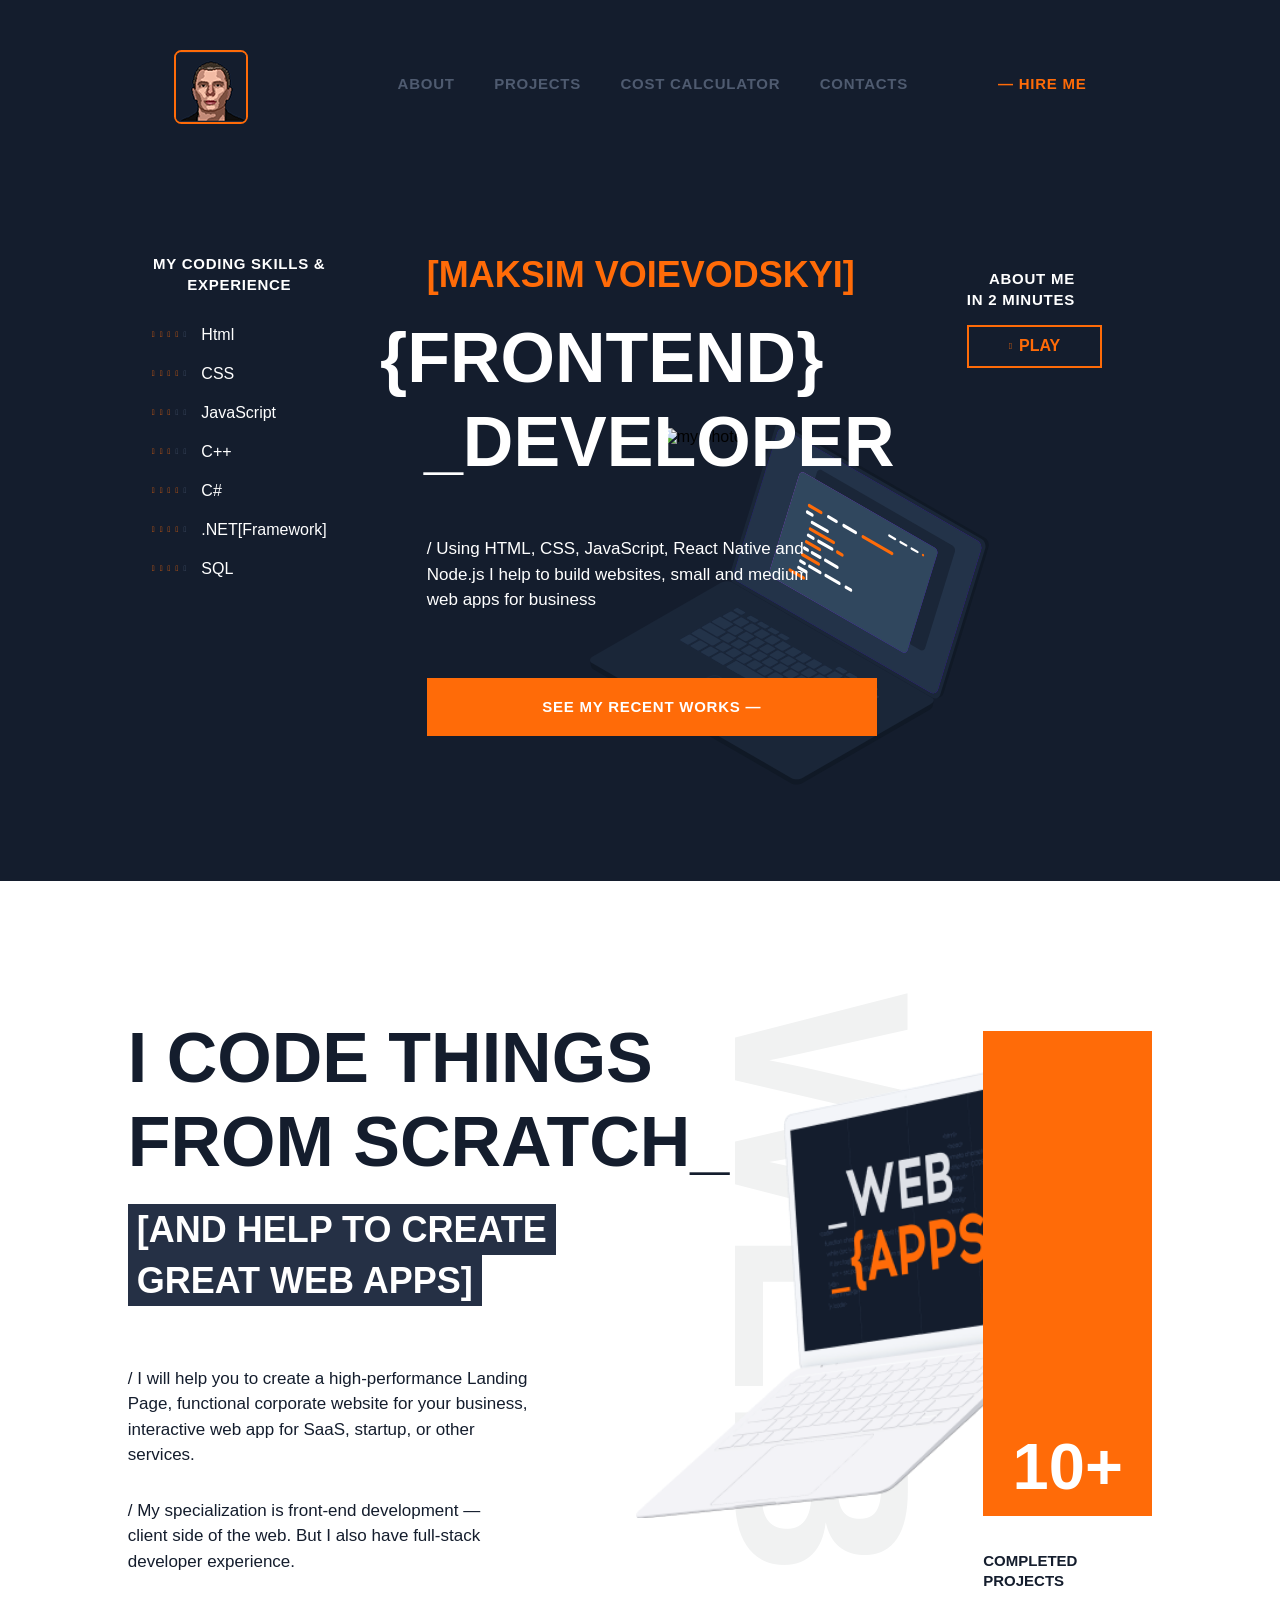
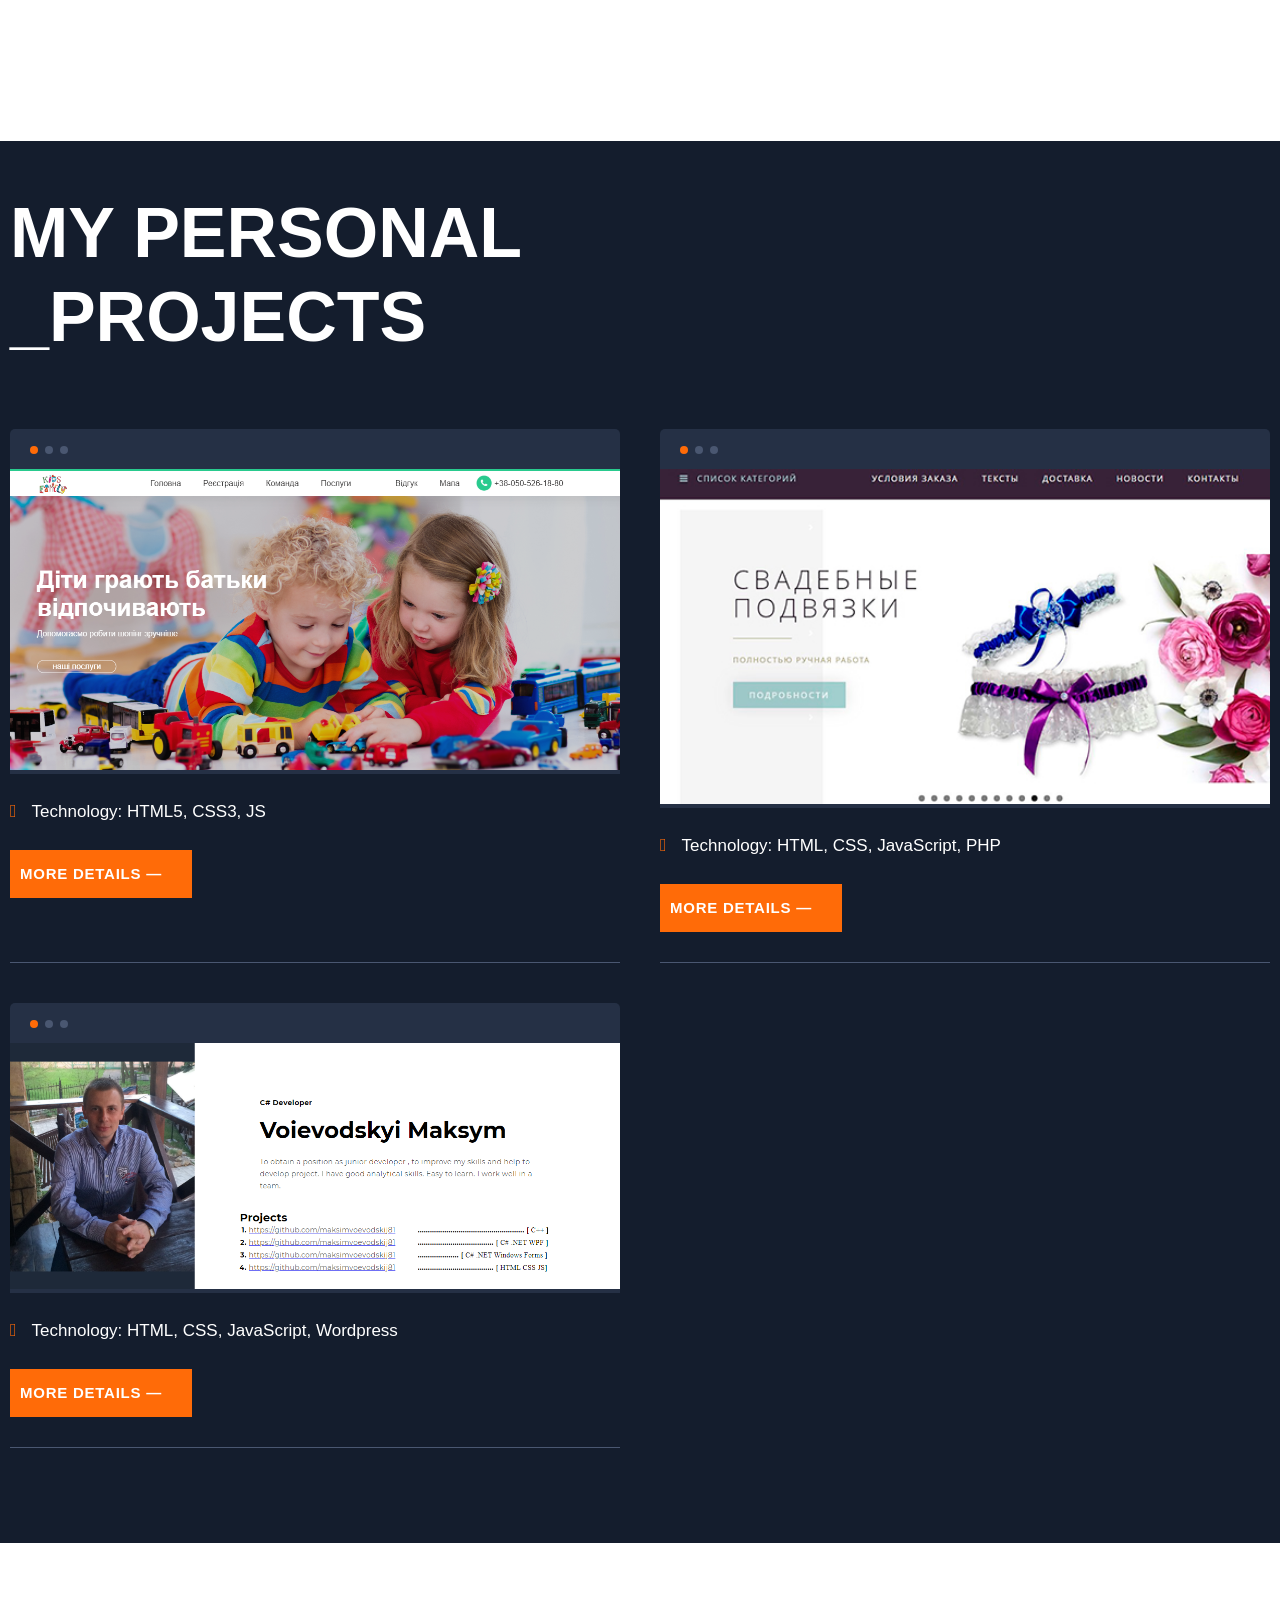
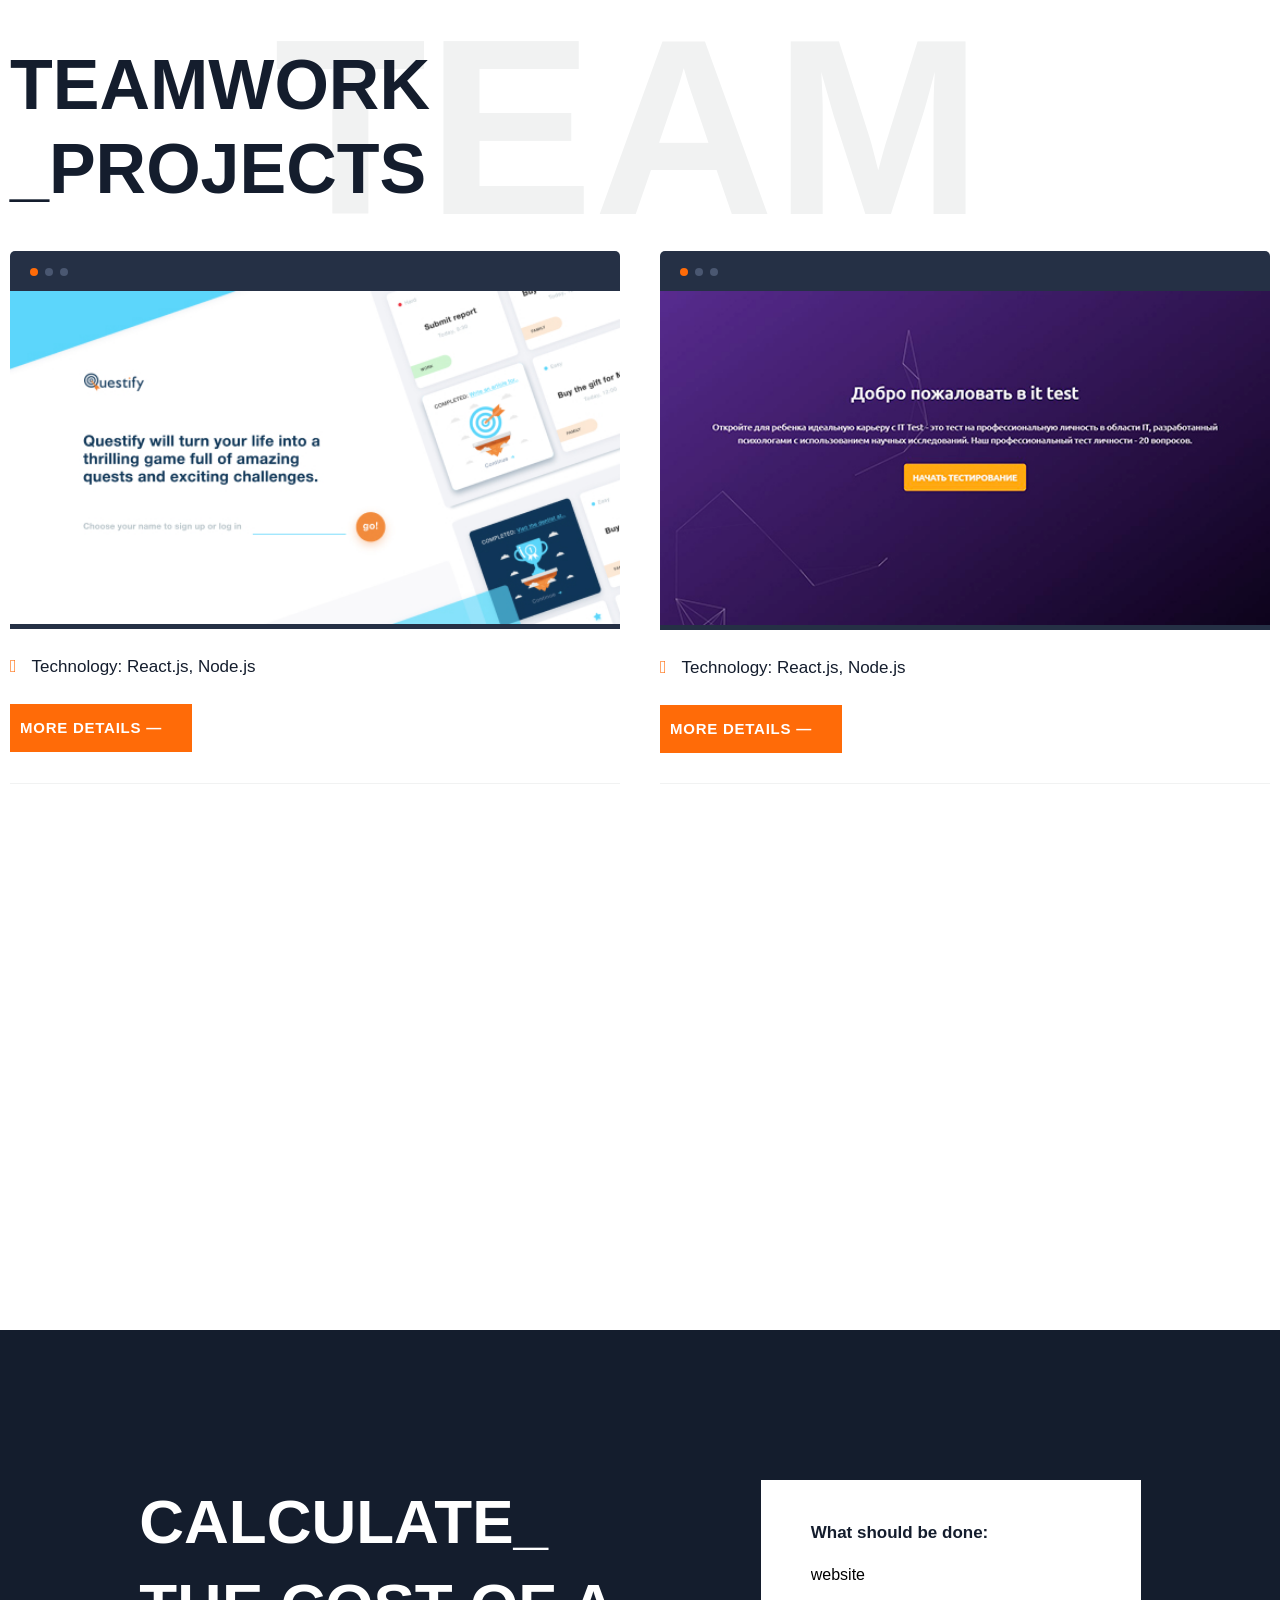
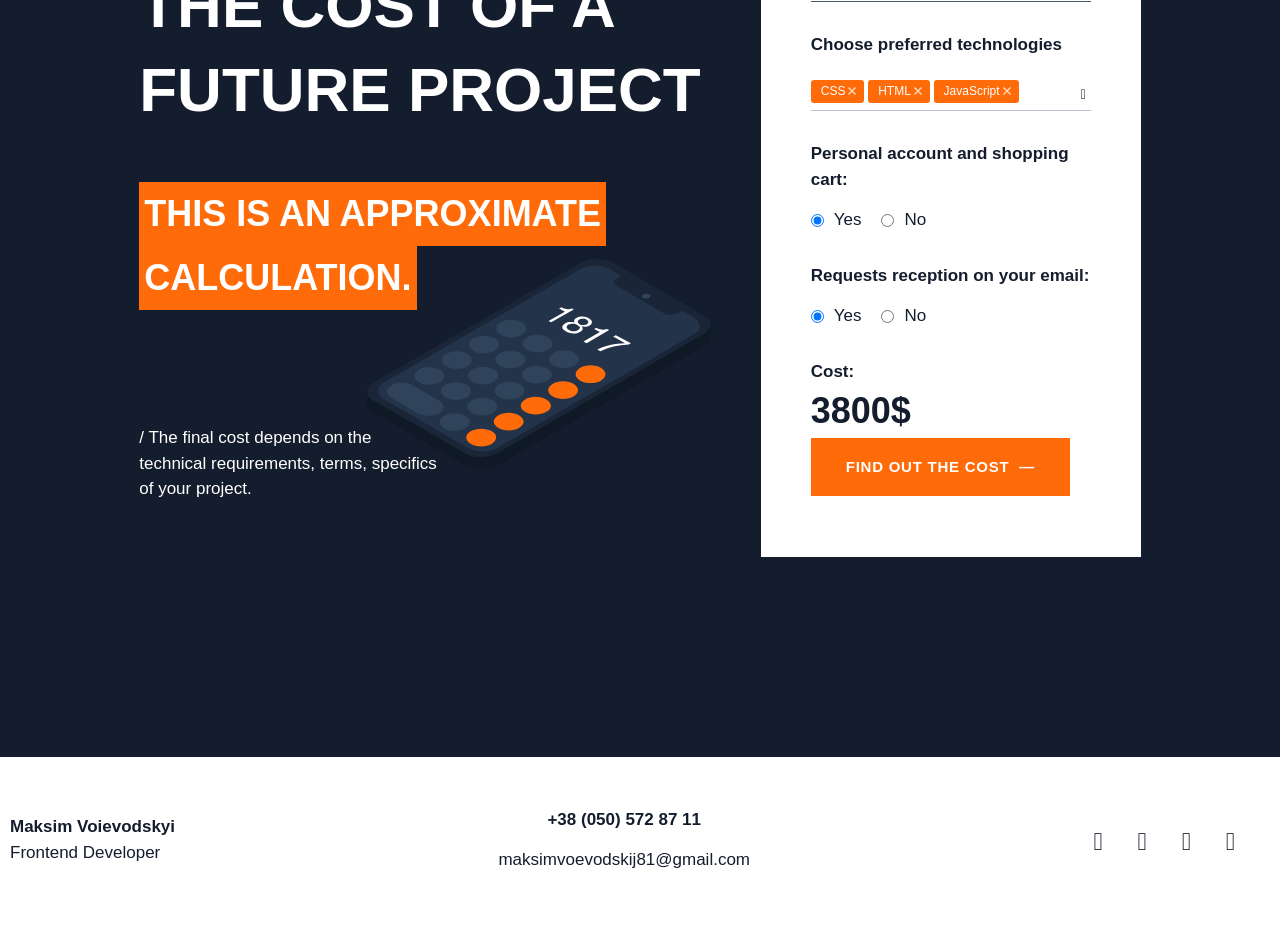
==== commit ff2ebdc6: "logo" ====
--- a/index.html
+++ b/index.html
@@ -1,9 +1,10 @@
+  
 <!DOCTYPE html>
 <html lang="en">
   <head>
     <meta charset="UTF-8" />
     <meta name="viewport" content="width=device-width, initial-scale=1.0" />
-    <title>Portfolio</title>
+    <title>Portfolio </title>
     <style>
       .modal{
         display: none;
@@ -21,10 +22,11 @@
     <section class="front-page">
    <div class="front-page-container container">
       <nav class="navigation">
-        
+      
         <a href="" class="logo-link">
-          <img src="image/goit-logo.svg" alt="logo goit"
-        /></a>
+          <img  class ="logo-img"src="image\Снимок-4.gif" alt="logo "
+        /> </a>
+
         <div class=" mobail-menu-items desctop-element">
           <a href="#about" class="mobile-menu-item">ABOUT</a>
           <a href="#projects" class="mobile-menu-item">PROJECTS</a>
@@ -880,4 +882,4 @@
     <script src="js/swiper.min.js"></script>
     <script src="js/sliders.js"></script>
   </body>
-</html>
+</html>
--- a/css/style.css
+++ b/css/style.css
@@ -81,6 +81,13 @@
 .logo-link:hover{
  transform:  scale(1.1);
 }
+
+.logo-img{
+  border: var(--txt-c-accent)  solid 2px;
+  border-radius: 10%;
+  text-decoration: none;
+}
+
 .front-page {
   position: relative;
 }
@@ -901,8 +908,6 @@
   align-items: center;
   margin-bottom: 15px;
   
- 
- 
 }
 .footer-my-infa{
   margin: 30px 30px 45px 30px;
